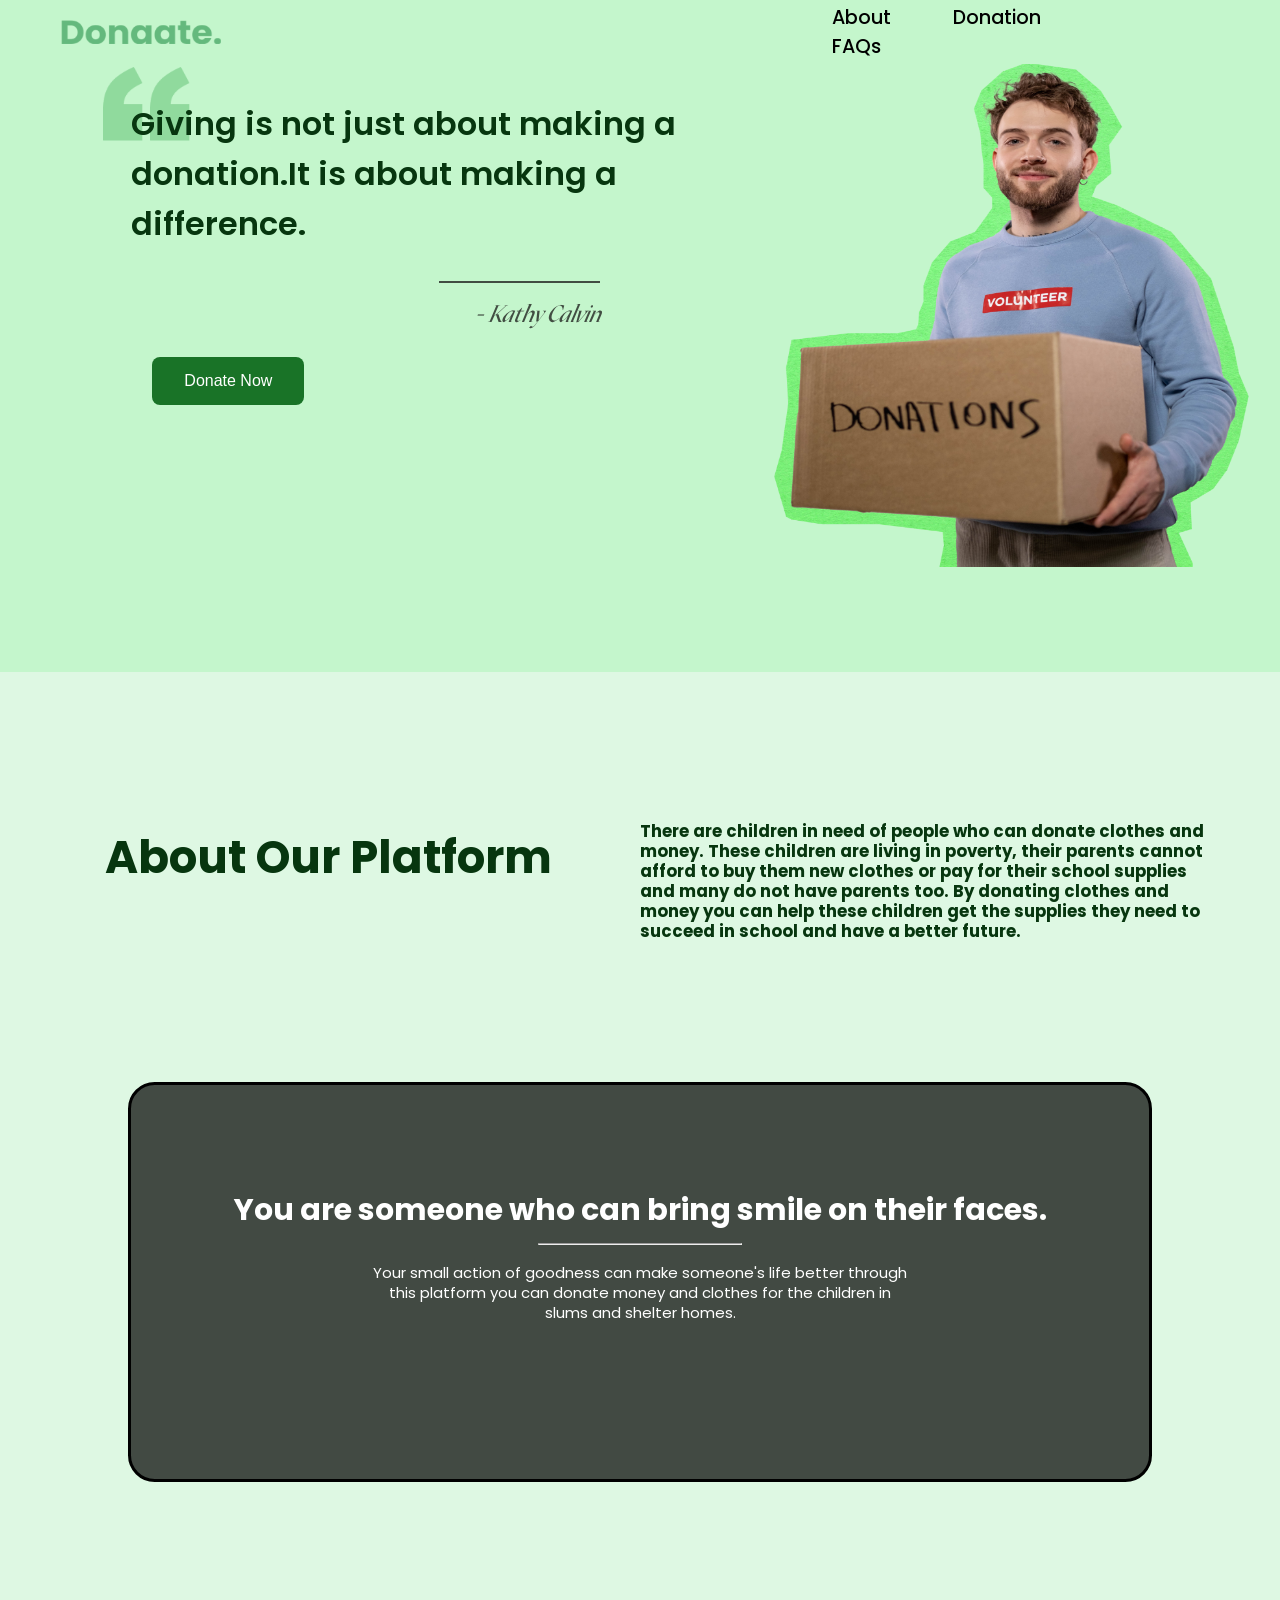
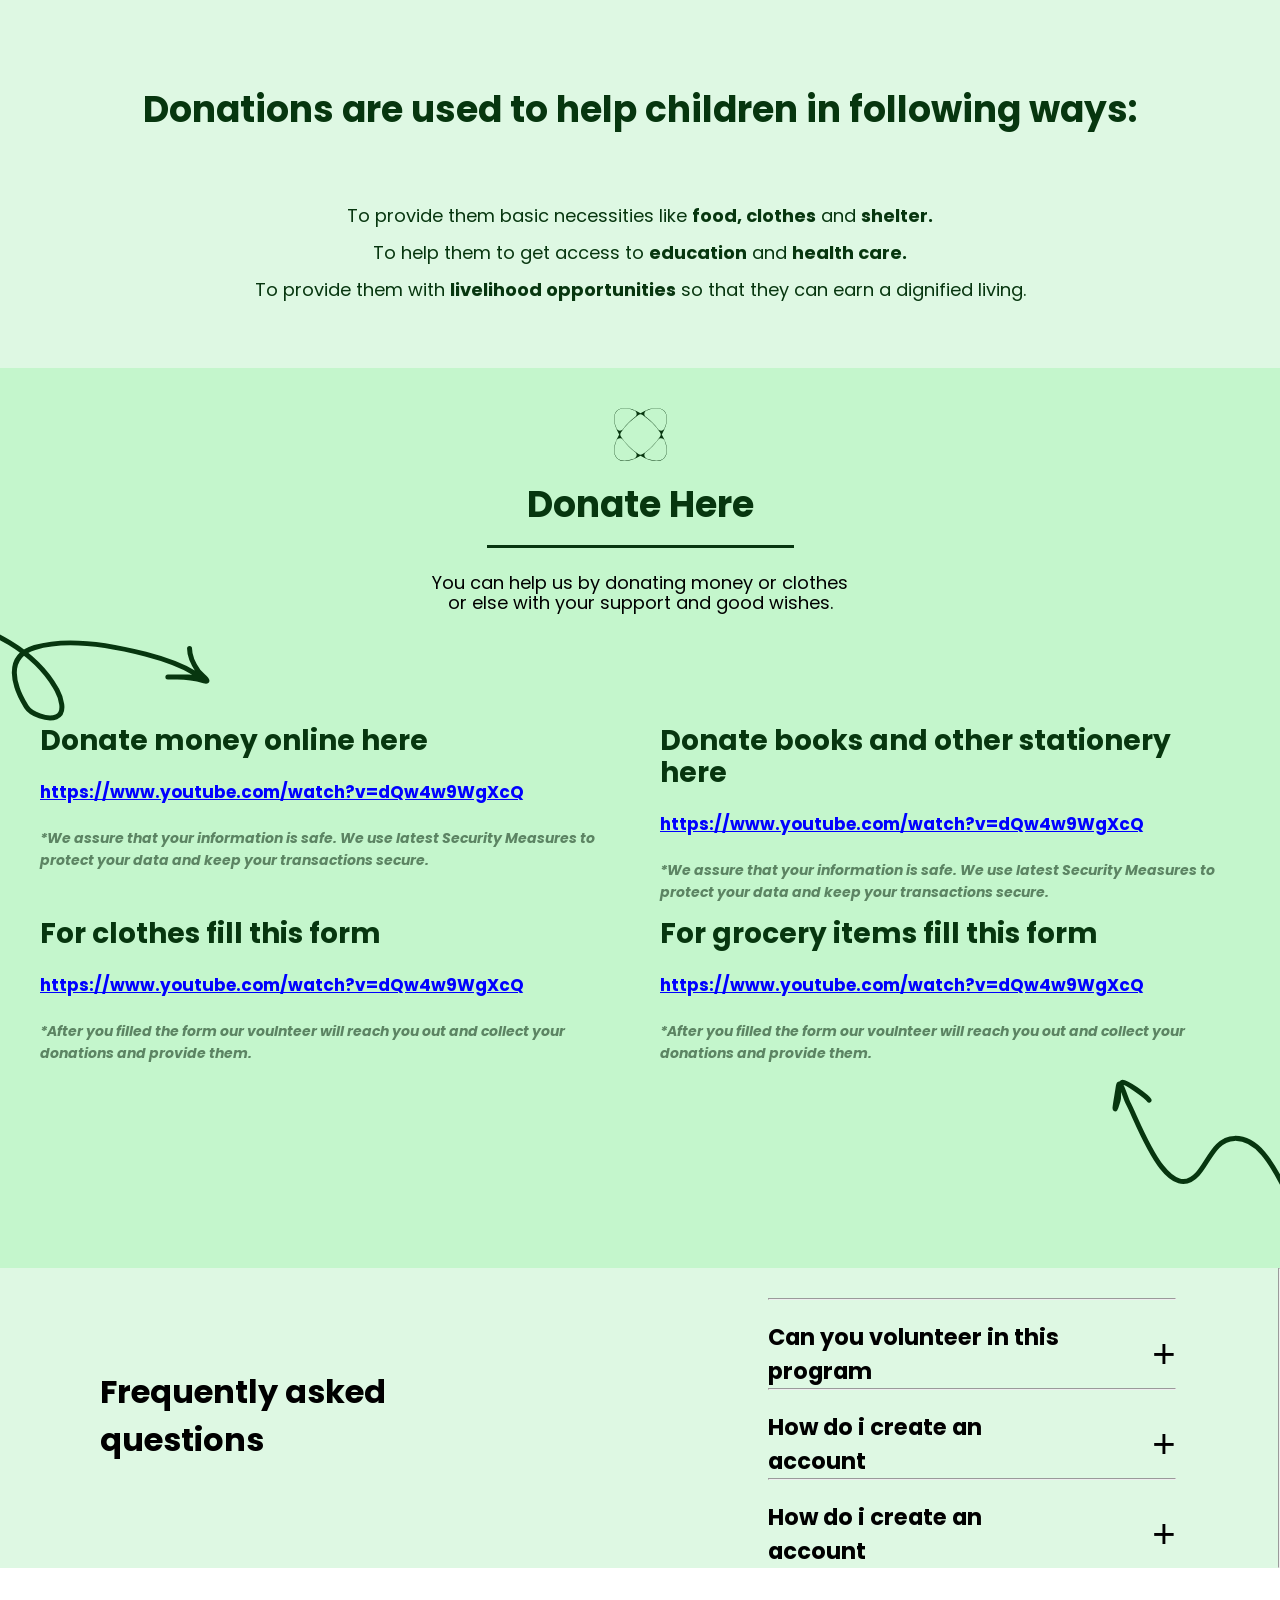
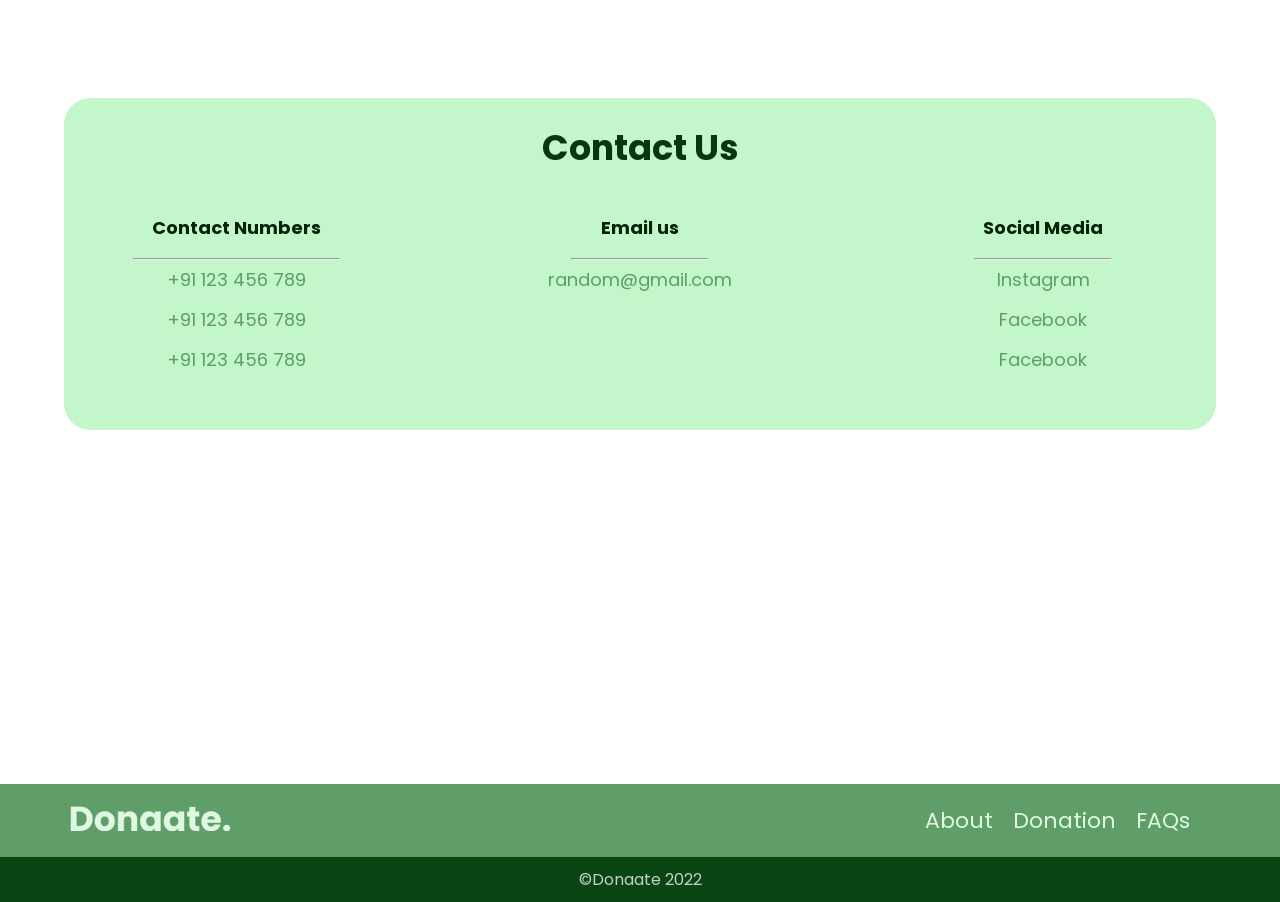
==== index.html @ 21672535 "Added new feature" ====
<!DOCTYPE html>
<html lang="en">

<head>
    <meta charset="UTF-8" />
    <meta http-equiv="X-UA-Compatible" content="IE=edge" />
    <meta name="viewport" content="width=device-width, initial-scale=1.0" />
    <title>Donaate</title>
    <link rel="preconnect" href="https://fonts.googleapis.com" />
    <link rel="preconnect" href="https://fonts.gstatic.com" crossorigin />
    <link href="https://fonts.googleapis.com/css2?family=Kaushan+Script&family=Passion+One:wght@700&family=Poppins:wght@400;600;700&display=swap" rel="stylesheet" />
    <link rel="stylesheet" href="style.css" />
</head>

<body>
    <div class="mainContainer">
        <div class="navContainer">
            <div class="logoContainer">
                <img src="Donaate-UI/Slider 3.png" class="imgStyle" />
            </div>
            <div class="menuContainer">
                <ul>
                    <li><a href="#about">About</a></li>
                    <li><a href="#donate">Donation</a></li>
                    <li><a href="#faq">FAQs</a></li>
                </ul>
            </div>
        </div>
        <div class="contentContainer">
            <div class="quoteContainer">
                <div class="tagLineContainer">
                    <h1 class="tagLineContainer--invcomma">
                        <img src="./Donaate-UI/Vector.png" />
                        <img src="./Donaate-UI/Vector.png" />
                    </h1>
                    <p class="tagLineContainer--desc">
                        Giving is not just about making a<br /> donation.It is about making a difference.
                    </p>
                </div>
                <div class="btnAndNameMain">
                    <div class="btn-container">
                        <button class="button" onclick="window.location.href = '#donate';">Donate Now</button>
                    </div>
                    <div class="poetName">
                        <p><i>- Kathy Calvin</i></p>
                    </div>
                </div>
            </div>
            <div class="pictureContainer">
                <img src="Donaate-UI/hero.png" class="pictureStyle" alt="" />
            </div>
        </div>
    </div>

    <!-- about section starts -->
    <div class="secondmaincontainer">
        <section id="about">
            <div id="about" class="fullaboutcontainer">
                <div class="aboutheadcontainer">
                    <div class="headstyle">
                        <h1>About Our Platform</h1>
                    </div>
                </div>
                <div class="aboutcontentcontainer">
                    <div class="contentstyle">
                        <h5>
                            There are children in need of people who can donate clothes and money. These children are living in poverty, their parents cannot afford to buy them new clothes or pay for their school supplies and many do not have parents too. By donating clothes and
                            money you can help these children get the supplies they need to succeed in school and have a better future.
                        </h5>
                    </div>
                </div>
            </div>

            <div class="imagecontainer">
                <div class="imagebox">
                    <div class="firstlinestyle">
                        <h1>You are someone who can bring smile on their faces.</h1>
                    </div><br>
                    <hr style="width:20%;text-align:center;margin-left:40%"><br>
                    <div class="secondlinestyle">Your small action of goodness can make someone's life better through<br> this platform you can donate money and clothes for the children in<br> slums and shelter homes.
                    </div>

                </div>

            </div>
        </section>

        <div class="aboutlastcontainer" id="donate">
            <div class="firstinnercontainer">
                <div class="innerstyle">
                    <h1>Donations are used to help children in following ways:</h1>
                </div>
            </div>
            <div class="secondinnercontainer">
                <ul class="sidestyle">
                    <li style="line-height:95%" color: #07360F>
                        To provide them basic necessities like
                        <strong>food, clothes</strong> and
                        <strong>shelter.</strong>
                    </li>

                    <li style="line-height:95%" color:#07360F>
                        To help them to get access to
                        <strong>education</strong> and
                        <strong>health care.</strong>
                    </li>

                    <li style="line-height:95%" color: #07360F>
                        To provide them with
                        <strong>livelihood opportunities</strong> so that they can earn a dignified living.
                    </li>
                </ul>
            </div>
        </div>

        <!-- about section ends here -->

        <!--  starts -->

        <div class="donate-container">
            <div class="text-container">
                <div class="img-container">
                    <img src="Donaate-UI/Elements/Star.svg">
                </div>
                <h1>Donate Here</h1>
                <div class="brief">
                    <div>You can help us by donating money or clothes</div>
                    <div>or else with your support and good wishes.</div>
                </div>
            </div>
            <img class="arrowstyle1" src="Donaate-UI/Elements/Arrow 1.svg">
            <div class="content">
                <div class="left-content">
                    <h2>Donate money online here</h2>
                    <a href="https://www.youtube.com/watch?v=dQw4w9WgXcQ">https://www.youtube.com/watch?v=dQw4w9WgXcQ</a>
                    <div>
                        <h4>
                            <i> 
                *We assure that your information is safe. We use latest Security Measures to protect your data and keep your transactions secure. 
              </i>
                        </h4>
                    </div>
                </div>
                <div class="left-content">
                    <h2>Donate books and other stationery here</h2>
                    <a href="https://www.youtube.com/watch?v=dQw4w9WgXcQ">https://www.youtube.com/watch?v=dQw4w9WgXcQ</a>
                    <div>
                        <h4>
                            <i> 
              *We assure that your information is safe. We use latest Security Measures to protect your data and keep your transactions secure. 
            </i>
                        </h4>
                    </div>
                </div>

                <div class="right-content">
                    <h2>For clothes fill this form </h2>
                    <a href="https://www.youtube.com/watch?v=dQw4w9WgXcQ">https://www.youtube.com/watch?v=dQw4w9WgXcQ</a>
                    <div>
                        <h4>
                            <i> 
                *After you filled the form our voulnteer will reach you out and collect your donations and provide them. 
              </i>
                        </h4>
                    </div>
                </div>
                <div class="right-content">
                    <h2>For grocery items fill this form</h2>
                    <a href="https://www.youtube.com/watch?v=dQw4w9WgXcQ">https://www.youtube.com/watch?v=dQw4w9WgXcQ</a>
                    <div>
                        <h4>
                            <i> 
              *After you filled the form our voulnteer will reach you out and collect your donations and provide them. 
            </i>
                        </h4>
                    </div>
                </div>
            </div>
            <img class="arrowstyle2" src="Donaate-UI/Elements/Arrow 2.svg">
        </div>
        <!-- FAQ starts here -->

        <div class="faq" id="faq">
            <div class="FAQ">
                <h1>Frequently asked questions</h1>
            </div>
            <div class="question">
                <hr>
                <div class="question-2" "=" ">
            <h2>Can you volunteer in this program</h2>
            <button id="button " class="btn-1 ">+</button>
          </div>
    
          <div id="paragraph " class="paragraph ">
            <p>
              Thankyou for your intrest in volunteering with our organisation. At this time we do not have any volunteering oppurtunities available. please check back at a later date a later date
            </p>
          </div>
          <hr>
    
          <div class="question-2 " "="">
                    <h2>How do i create an account</h2>
                    <button id="btn-2" class="btn-2">+</button>
                </div>
                <div id="paragraph-2" class="paragraph">
                    <p>
                        Lorem ipsum dolor sit amet consectetur adipisicing elit. Veniam quae recusandae quidem fugit earum eum nam ea ex natus. Quia laboriosam voluptas adipisci ducimus sapiente quos hic sunt expedita cupiditate, animi sed aliquid
                    </p>
                </div>
                <hr>
                <div class="question-2">
                    <h2>How do i create an account</h2>
                    <button id="btn-3" class="btn-2">+</button>
                </div>

                <div id="paragraph-3" class="paragraph">
                    <p>
                        Lorem ipsum dolor, sit amet consectetur adipisicing elit. Nobis facere temporibus adipisci iste deserunt ut consequatur odit impedit libero
                    </p>
                </div>
            </div>
            <hr>
        </div>
    </div>
    <!-- FAQ ends here -->
    <!-- contact starts here  -->
    <div class="contactcontainer">
        <div class="greenbox">
            <div class="container1">
                <b>Contact Us</b>
            </div>
            <div class="container2">
                <div class="subcontainer1">
                    <b>Contact Numbers</b>
                    <hr class="hrs">
                    <ul class="numberstyle">
                        <li>+91 123 456 789</li>
                        <li>+91 123 456 789</li>
                        <li>+91 123 456 789</li>
                    </ul>
                </div>
                <div class="subcontainer2">
                    <b>Email us</b>
                    <hr class="hrs2">
                    <div class="emailstyle">random@gmail.com</div>
                </div>
                <div class="subcontainer3">
                    <b>Social Media</b>
                    <hr class="hrs3">
                    <ul class="socialstyle">
                        <li>Instagram</li>
                        <li>Facebook</li>
                        <li>Facebook</li>
                    </ul>
                </div>
            </div>
        </div>
    </div>
    </div>

    <script type="text/javascript">
        document.getElementById("button").onclick = (event) => {
            let k = document.getElementById("paragraph")

            if (k.style.display === "none") {
                k.style.display = "block";
                document.getElementById("button").innerHTML = "-";
            } else {
                k.style.display = "none";
                document.getElementById("button").innerHTML = "+";
            }
        }

        document.getElementById("btn-2").onclick = (event) => {
            let k = document.getElementById("paragraph-2")

            if (k.style.display === "none") {
                k.style.display = "block";
                document.getElementById("btn-2").innerHTML = "-";
            } else {
                k.style.display = "none";
                document.getElementById("btn-2").innerHTML = "+";
            }
        }

        document.getElementById("btn-3").onclick = (event) => {
            let k = document.getElementById("paragraph-3")

            if (k.style.display === "none") {
                k.style.display = "block";
                document.getElementById("btn-3").innerHTML = "-";
            } else {
                k.style.display = "none";
                document.getElementById("btn-3").innerHTML = "+";
            }
        }
    </script>

    <footer>
        <div class="container-fluid1">
            <div class="logocontainer">
                <img src="Donaate-UI\Logo.png" class="imgStyle">
            </div>

            <div class="footer-buttons">
                <a href="#about" class="about">About</a>
                <a href="#donate">Donation</a>
                <a href="#faq">FAQs</a>
            </div>
        </div>
        <div class="container-fluid2">
            <p>&copy;Donaate 2022</p>
        </div>
    </footer>

</body>

</html>
---- style.css ----
@import url('https://fonts.googleapis.com/css2?family=Noto+Serif+Display:ital,wght@1,700&family=Poppins:wght@300;400;500;600&display=swap');
@font-face {
    font-family: Mazius;
    src: url(./Donaate-UI/MAZIUSREVIEW20.09-Italic.otf);
}

* {
    padding: 0;
    margin: 0;
    /* text-decoration: none; */
    list-style: none;
    box-sizing: border-box;
}

body {
    overflow-y: scroll;
    overflow-x: hidden;
}

.mainContainer {
    width: 100%;
    height: 42rem;
    background-color: #C4F6CC;
}

.navContainer {
    display: flex;
    align-items: center;
    justify-content: center;
    width: 100%;
    height: 1px;
    justify-content: space-between;
    padding: 2rem 1rem;
    position: fixed;
    top: 0;
    background: #C4F6CC;
    opacity: 5;
    z-index: 2;
}

.logoContainer {
    display: flex;
    align-items: center;
    justify-content: center;
    width: 20%;
    height: auto;
    padding: 10px;
}

.logoContainer img {
    opacity: 0.6;
    filter: invert(15%);
}

.imgStyle {
    width: 10rem;
    height: auto;
    filter: drop-shadow(0 0 0 #5F9E69);
}

.menuContainer {
    margin-right: 9%;
    display: flex;
    align-items: center;
    justify-content: flex-end;
    width: 30%;
    height: 'auto';
    /* background-color: #e0f6c4; */
}

.menuContainer ul li {
    float: left;
    margin-left: 3rem;
    list-style: none;
    color: black;
    font-size: 1rem;
    font-weight: 500;
}

.menuContainer a {
    font-family: 'Poppins', sans-serif;
    font-weight: 500;
    text-decoration: none;
    color: black;
    font-size: 1.2rem;
    padding: 7px;
}

.menuContainer li a:hover {
    color: #5F9E69;
}


/* second main div */

.contentContainer {
    display: flex;
    align-items: center;
    justify-content: center;
    width: 100%;
    height: 85%;
    /* background-color: #87e111; */
    /* margin-bottom: 100px; */
}

.quoteContainer {
    width: 77%;
    height: 80%;
    display: flex;
    flex-direction: column;
    align-items: flex-end;
    padding: 10px;
}

.tagLineContainer {
    font-family: 'Poppins', sans-serif;
    width: 85%;
    z-index: 1;
}

.tagLineContainer--invcomma {
    position: absolute;
    z-index: -1;
    display: block;
    margin-left: -12px;
}

.tagLineContainer--invcomma img {
    width: 2.5rem;
}

.tagLineContainer--desc {
    font-size: 2rem;
    color: #07360F;
    font-weight: 600;
    margin: 2rem 1rem 2rem;
    line-height: 50px;
}

.btnAndNameMain {
    display: flex;
    width: 82%;
    align-items: center;
    justify-content: flex-start;
}

.btn-container {
    width: 42%;
}

.button {
    background-color: #197327;
    border: none;
    color: white;
    padding: 15px 32px;
    border-radius: 8px;
    text-align: center;
    text-decoration: none;
    display: inline-block;
    font-size: 16px;
    margin-left: 16px;
    cursor: pointer;
}

.button:hover {
    background-color: #5F9E69;
    font-weight: bold;
}

.poetName {
    font-style: italic;
    color: #414D42;
    display: flex;
    width: 28%;
    height: 200px;
    margin-left: 61px;
    align-items: top;
    justify-content: right;
    border-top: 5px;
    border-style: solid;
    border-width: 2px 0px 0px 0px;
}

.poetName>p {
    padding-top: 1rem;
    font-size: 1.5rem;
    font-family: Mazius;
}

.pictureContainer {
    display: flex;
    width: 60%;
    height: 120%;
    justify-content: left;
}

.pictureStyle {
    width: 80%;
    height: 91%;
    /* margin-left: 200px; */
}

.secondmaincontainer {
    width: 100%;
    height: 100%;
    background-color: #def8e3;
}

.fullaboutcontainer {
    display: flex;
    align-items: center;
    justify-content: center;
    width: 100%;
    height: 100%;
    /* background-color: #f4bf11;   */
}

.aboutheadcontainer {
    /* display: flex; 
    align-items: center;
    justify-content: center; */
    width: 100vw;
    height: 100%;
    /* background-color: #87e111;  */
    margin-bottom: 40px;
}

.aboutcontentcontainer {
    /* display: flex; */
    width: 100vw;
    height: 100%;
    /* background-color: #1d9e9c;  */
    /* margin-left: 100px;  */
    margin-bottom: 40px;
}

.headstyle {
    margin-top: 100px;
    margin-left: 3.5em;
    /* justify-content: center; */
    color: #07360F;
    /* text-shadow: 1px 0px #07360F; */
    font-family: 'Noto Serif Display', serif;
    font-family: 'Poppins', sans-serif;
    font-size: 30px;
    line-height: 69px;
    font-weight: 600px;
}

.contentstyle {
    margin-top: 150px;
    margin-right: 3.5em;
    /* justify-content: center;
    display: flex; */
    color: #07360F;
    font-family: 'Noto Serif Display', serif;
    font-family: 'Poppins', sans-serif;
    font-size: 20px;
    line-height: 20px;
}

.imagecontainer {
    display: flex;
    justify-content: center;
    /* background-color: blueviolet; */
    width: 100%;
    height: 100%;
}

.imagebox {
    background: rgba(0, 0, 0, 0.7) url(/Donaate-UI/Images/Childrens.png);
    background-blend-mode: darken;
    border-radius: 20pt;
    margin: 100px;
    border-style: solid;
    BACKGROUND-POSITION: center;
    BACKGROUND-SIZE: cover;
    width: 80%;
    height: 400px;
}

.firstlinestyle {
    color: white;
    text-align: center;
    margin-top: 110px;
    font-family: 'Noto Serif Display', serif;
    font-family: 'Poppins', sans-serif;
    font-size: 20px;
    line-height: 30px;
    font-weight: 600px;
}

.secondlinestyle {
    color: white;
    text-align: center;
    font-family: 'Noto Serif Display', serif;
    font-family: 'Poppins', sans-serif;
    font-size: 15px;
    line-height: 20px;
    font-weight: 400px;
}

.aboutlastcontainer {
    display: flex;
    align-items: center;
    justify-content: center;
    flex-wrap: wrap;
    width: 100%;
    margin-top: 40px;
    padding: 30px;
}

.firstinnercontainer,
.secondinnercontainer {
    width: 50%;
    padding: 30px;
}

.innerstyle {
    margin: 30px;
    color: #07360F;
    font-family: 'Poppins', sans-serif;
    font-size: 18px;
    font-weight: 600px;
}

.sidestyle {
    color: #07360F;
    font-family: 'Poppins', sans-serif;
    font-size: 18px;
    font-weight: 400px;
}

.sidestyle li {
    list-style-type: none;
    margin: 20px auto;
}

@media (max-width: 500px) {
    .button {
        display: flex;
        justify-content: center;
        margin-top: 5rem;
        margin-left: 2.5rem;
    }
    .pictureContainer>img {
        background-repeat: no-repeat;
        background-size: 100% 100%;
    }
}

@media (max-width:450px) {
    .pictureContainer>img {
        height: 32rem;
        left: -2rem;
        object-fit: cover;
    }
}

.poetName>p {
    display: flex;
    justify-content: center;
}

.tagLineContainer--desc {
    width: 100%;
}

.pictureContainer>img {
    width: 100%;
    display: flex;
    background-image: url("./Donaate-UI/hero.png");
    justify-content: center;
}

.aboutlastcontainer {
    width: 100%;
    display: block;
    text-align: center;
}

.firstinnercontainer,
.secondinnercontainer {
    width: 100%;
    padding: 20px;
}

.innerstyle {
    margin: 10px;
    margin-right: 10px;
}

.secondinnercontainer .sidestyle {
    padding: 0;
    margin: 0;
}

.donate-container {
    background: #c4f6cc;
    padding: 40px 20px 0 20px;
    height: 100vh;
}

.arrowstyle1 {
    position: relative;
    left: -20px;
}

.arrowstyle2 {
    position: absolute;
    right: 0;
}

.text-container {
    display: flex;
    flex-direction: column;
    justify-content: center;
    align-items: center;
    flex-wrap: wrap;
}

.text-container h1 {
    color: #07360F;
    font-size: 36px;
    font-family: 'Poppins', sans-serif;
    line-height: 60px;
    padding: 10px 40px;
    border-bottom: 3px solid #07360F;
}

.text-container .brief {
    text-align: center;
    margin-top: 25px;
    font-family: 'Poppins', sans-serif;
    font-size: 18px;
    line-height: 20px;
}

.content {
    box-sizing: border-box;
    display: grid;
    grid-template-columns: auto auto;
    justify-content: space-evenly;
}

.left-content,
.right-content {
    padding: 0 20px;
    margin-bottom: 15px;
}

@media (max-width: 992px) {
    .donate-container {
        height: 100%;
    }
    .donate-container h1 {
        text-align: center;
        font-size: 2rem;
    }
    .left-content,
    .right-content {
        text-align: center;
        width: 100%;
        padding: 0;
        margin: 0;
        margin-top: 15px;
    }
}

.left-content h2,
.right-content h2 {
    color: #07360F;
    font-family: 'Poppins', sans-serif;
    font-size: 28px;
    line-height: 32px;
    margin-bottom: 25px;
}

.left-content a,
.right-content a {
    color: #0000ff;
    font-size: 17px;
    font-weight: 700;
    font-family: 'Poppins', sans-serif;
    line-height: 20px;
}

.left-content div,
.right-content div {
    color: #0423098A;
    font-family: 'Poppins', sans-serif;
    font-size: 14px;
    line-height: 22px;
    margin-top: 25px;
}

.contactcontainer {
    display: flex;
    justify-content: center;
    align-items: center;
    background-color: white;
    width: 100%;
    padding: '20px';
    height: 400px;
    margin-top: 6rem;
    margin-bottom: 20rem;
}

.container-fluid1 {
    display: flex;
    justify-content: space-between;
    align-items: center;
    padding: 20px 70px;
    /* position: absolute; */
    width: 100%;
    left: 0px;
    /* top: 3500px; */
    background: #5F9E69;
}

.footer-buttons {
    display: flex;
    flex-direction: row;
    justify-content: center;
    align-items: center;
}

.footer-buttons a {
    font-family: 'Poppins';
    font-size: 22px;
    color: #DEF8E2;
    text-decoration: none;
    margin-right: 20px;
}

.container-fluid2 {
    /* position: absolute; */
    width: 100%;
    left: 0px;
    /* top: 3570px; */
    text-align: center;
    background: #094513;
}

.container-fluid2 p {
    font-family: 'Poppins', sans-serif;
    color: #C5CFC7;
    padding: 10px;
}

.contactmaincontainer {
    background-color: darkmagenta;
}

.greenbox {
    width: 90%;
    height: auto;
    background-color: #C4F6CC;
    border-radius: 20pt;
}

.container1 {
    width: 100%;
    height: 100px;
    /* background-color: hotpink; */
    text-align: center;
    font-family: 'Noto Serif Display', serif;
    font-family: 'Poppins', sans-serif;
    font-size: 35px;
    font-weight: 600px;
    line-height: 100px;
    color: #07360F;
    justify-content: center;
    align-items: top;
    display: flex;
    ;
}

.container2 {
    display: flex;
    padding-bottom: 50px;
    width: 100%;
    height: auto;
    justify-content: space-between;
    /* background-color: black; */
}

.numberstyle {
    line-height: 40px;
    font-family: 'Noto Serif Display', serif;
    font-family: 'Poppins', sans-serif;
    font-size: 18px;
    font-weight: 600px;
    color: #5F9E69;
    ;
}

.subcontainer1 {
    width: 30%;
    height: auto;
    /* background-color: olivedrab; */
    font-family: 'Noto Serif Display', serif;
    font-family: 'Poppins', sans-serif;
    font-size: 18px;
    font-weight: 500px;
    color: #042309;
    text-align: center;
    line-height: 60px;
}

.hrs {
    width: 60%;
    text-align: center;
    margin-left: 20%;
    margin-right: 20%;
}

.emailstyle {
    line-height: 40px;
    font-family: 'Noto Serif Display', serif;
    font-family: 'Poppins', sans-serif;
    font-size: 18px;
    font-weight: 600px;
    color: #5F9E69;
}

.subcontainer2 {
    width: 30%;
    height: auto;
    /* background-color: darkcyan; */
    font-family: 'Noto Serif Display', serif;
    font-family: 'Poppins', sans-serif;
    font-size: 18px;
    font-weight: 600px;
    color: #042309;
    text-align: center;
    line-height: 60px;
}

.hrs2 {
    width: 40%;
    text-align: center;
    margin-left: 30%;
    margin-right: 30%;
}

.subcontainer3 {
    width: 30%;
    height: auto;
    /* background-color: red; */
    font-family: 'Noto Serif Display', serif;
    font-family: 'Poppins', sans-serif;
    font-size: 18px;
    font-weight: 600px;
    color: #042309;
    text-align: center;
    line-height: 60px;
}

.hrs3 {
    width: 40%;
    text-align: center;
    margin-left: 30%;
    margin-right: 30%;
}

.socialstyle {
    line-height: 40px;
    font-family: 'Noto Serif Display', serif;
    font-family: 'Poppins', sans-serif;
    font-size: 18px;
    font-weight: 600px;
    color: #5F9E69;
}

.faq {
    display: flex;
}

.FAQ {
    position: absolute;
    width: 30%;
    font-size: 100%;
    margin-top: 100px;
    margin-left: 100px;
    font-family: 'Poppins';
}

.question {
    margin-left: 60%;
    margin-top: 30px;
    font-family: 'poppins', sans-serif;
    margin-right: 8%;
    width: 70%;
}

.paragraph {
    margin-bottom: 20px;
    width: 95%;
    font-size: 15px;
    margin-left: 40px;
    display: none;
    margin-right: 10px;
}

.question-1 {
    display: flex;
    font-size: 15px;
    margin-bottom: 20px;
    margin-top: 20px;
    margin-left: 40px;
    margin-right: 10px;
}

.question hr {
    width: 100%;
}

.question-2 {
    font-size: 15px;
    display: flex;
    margin-top: 20px;
    justify-content: space-between;
}

.btn-1 {
    background-color: transparent;
    border: none;
    cursor: pointer;
    font-size: 40PX;
}

.btn-2 {
    margin-left: 85px;
    background-color: transparent;
    border: none;
    cursor: pointer;
    font-size: 40px;
}

@media (max-width: 992px) {
    .mainContainer {
        display: flex;
        height: fit-content;
        flex-wrap: wrap;
    }
    .tagLineContainer--desc {
        margin-top: 5rem;
        width: 100%;
    }
    .tagLineContainer--invcomma {
        position: absolute;
        z-index: -1;
        display: block;
        margin: 2em;
        margin-left: -12px;
    }
    .content {
        display: flex;
        flex-wrap: wrap;
    }
    .faq {
        background-color: white;
        display: flex;
        flex-wrap: nowrap;
        flex-direction: column;
        justify-content: center;
    }
    .FAQ {
        text-align: center;
        width: 100%;
        margin: -16rem 0 0 0.5em;
    }
    .question {
        text-align: center;
        margin: 10rem 0 0 8em;
    }
    .question-2 {
        display: flex;
        flex-wrap: wrap;
        width: 100%;
        margin-left: -2rem;
    }
    h2 {
        font-size: 1em;
    }
    .fullaboutcontainer {
        display: flex;
        flex-direction: column;
        justify-content: center;
        flex-wrap: nowrap;
    }
    .aboutheadcontainer {
        text-align: center;
        width: 100%;
        margin: 0 0 0 -5em;
    }
    .aboutcontentcontainer {
        text-align: center;
        margin-top: -5em;
        width: 100%;
        margin-left: 5em;
    }
    .imagebox {
        margin: 0;
        height: fit-content;
    }
    .contactcontainer {
        display: flex;
        flex-direction: column;
        flex-wrap: wrap;
        width: 100%;
        justify-content: flex-start;
    }
    .subcontainer1,
    .subcontainer2,
    .subcontainer3 {
        max-width: 100%;
    }
    .numberstyle,
    .emailstyle,
    .socialstyle {
        flex-wrap: wrap;
        font-size: 0.8em;
    }
}

@media (max-width:450px) {
    .mainContainer {
        width: 100%;
    }
    .secondmaincontainer {
        width: 100%;
    }
    .container-fluid1 {
        display: flex;
        align-items: center;
        flex-direction: column;
        flex-wrap: wrap;
        width: 100%;
    }
    .container-fluid2 {
        width: 100%;
    }
    .imagecontainer {
        margin-left: 0.5rem;
    }
}
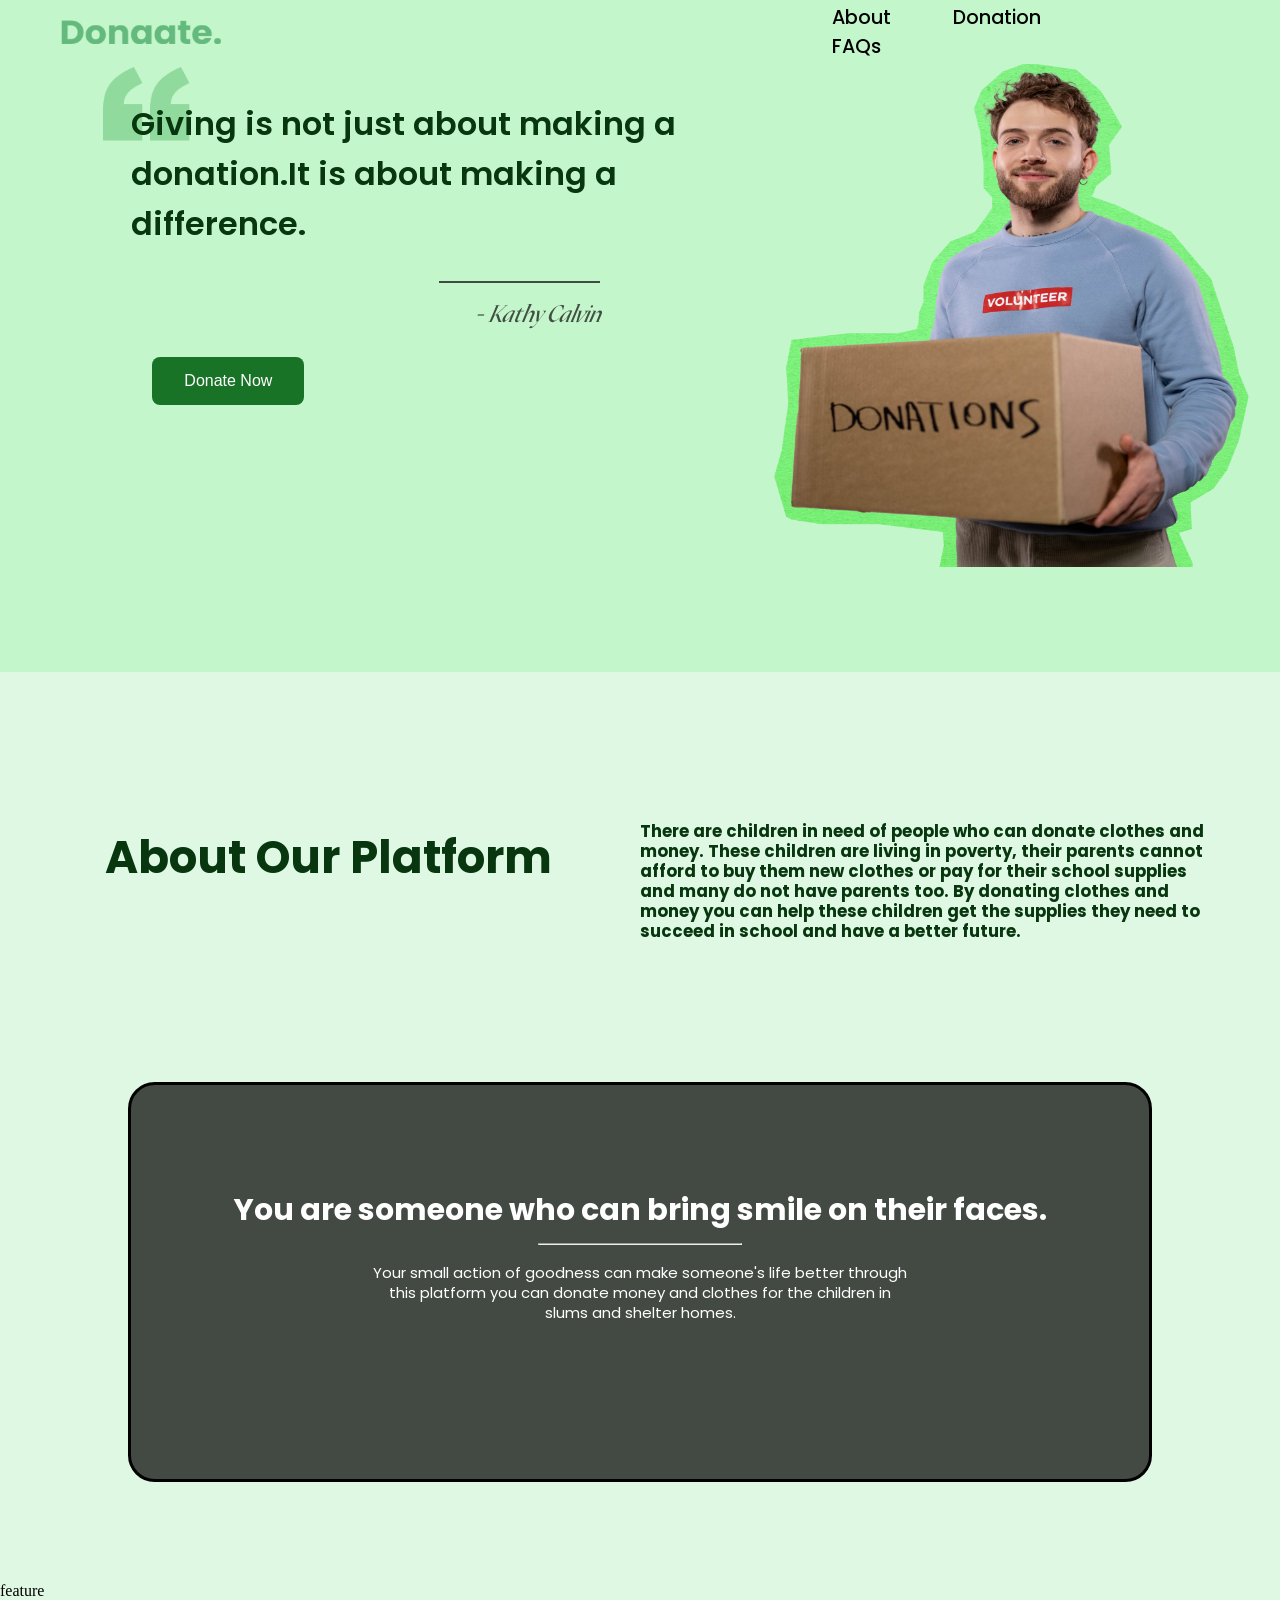
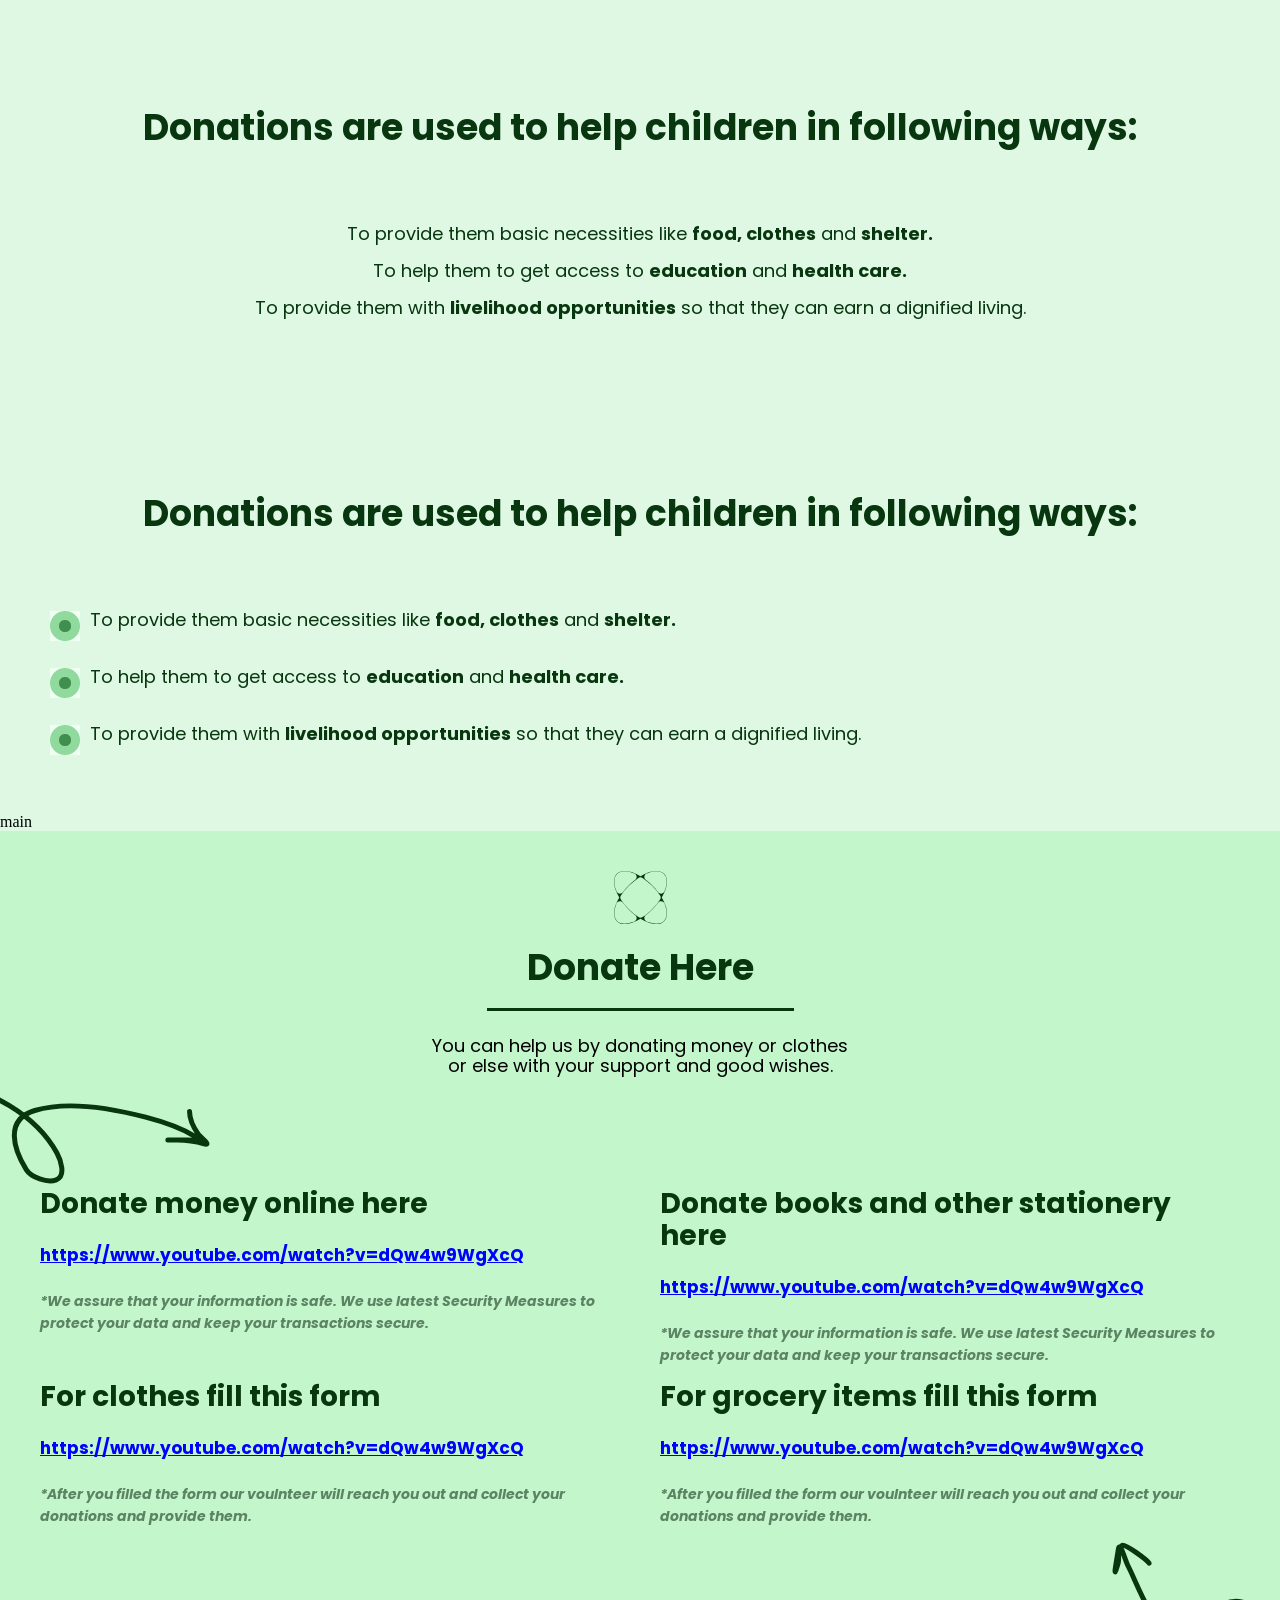
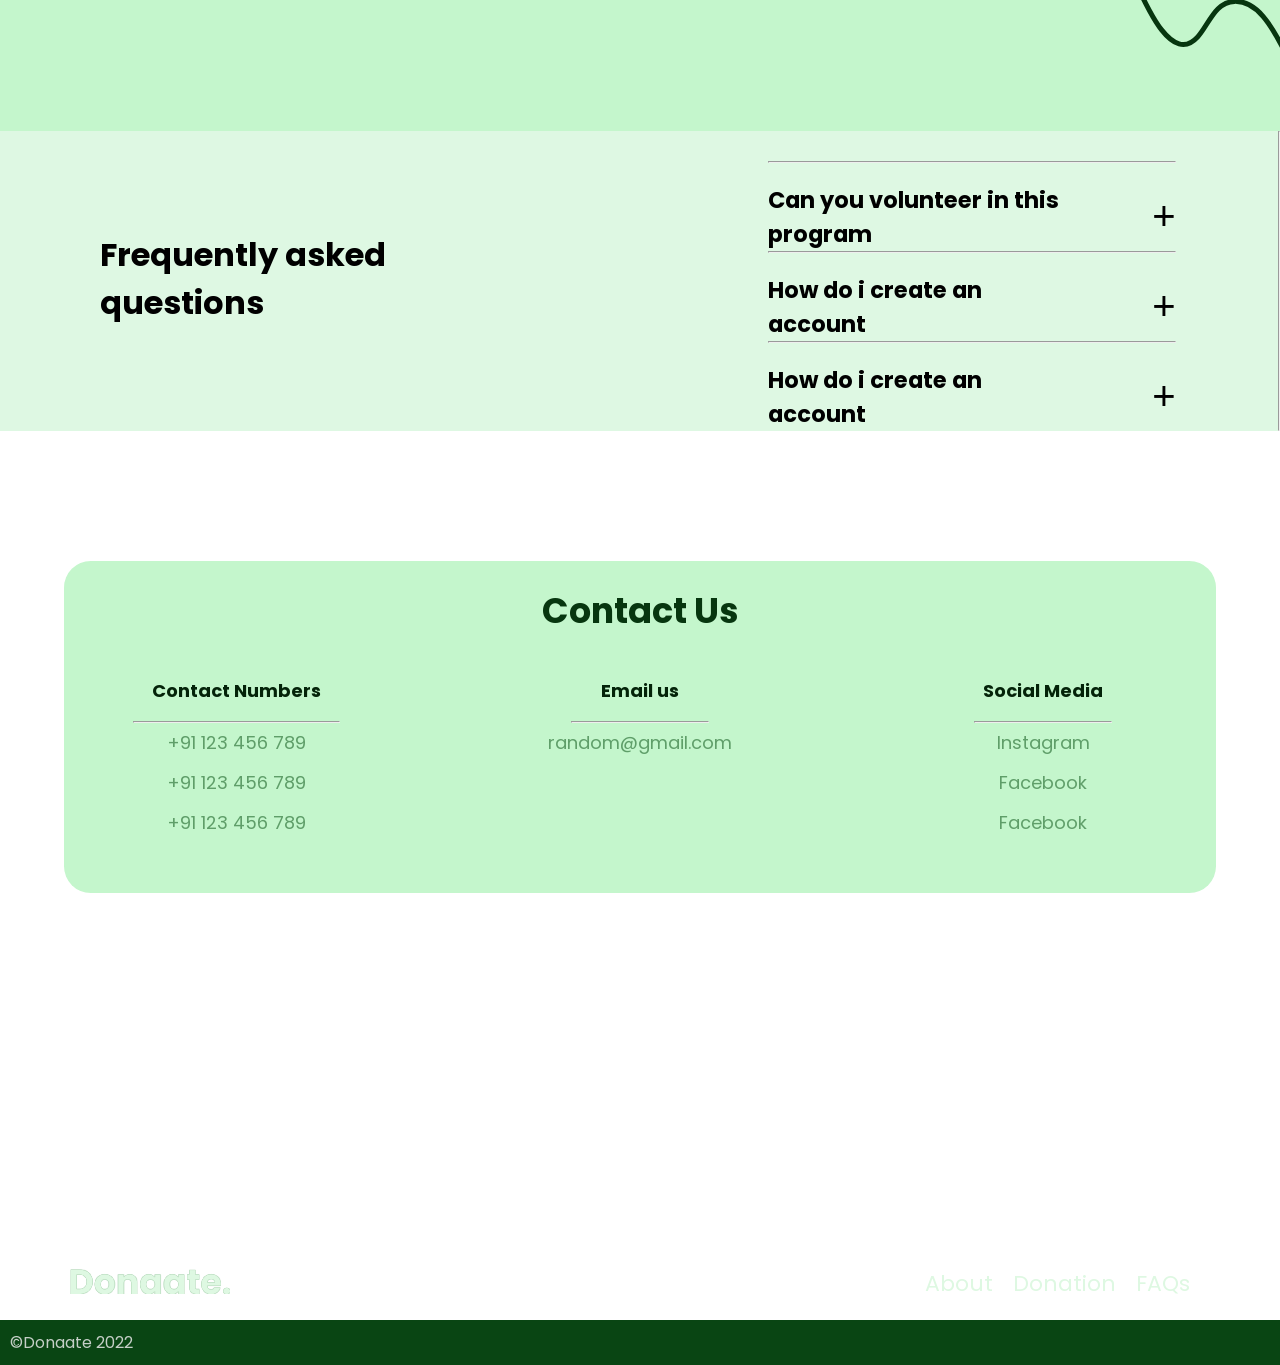
==== commit 1cf22168: "Merge branch 'main' into feature" ====
--- a/index.html
+++ b/index.html
@@ -6,6 +6,7 @@
     <meta http-equiv="X-UA-Compatible" content="IE=edge" />
     <meta name="viewport" content="width=device-width, initial-scale=1.0" />
     <title>Donaate</title>
+    <link rel="icon" type="image/x-icon" href="/Donaate-UI/Favicon.png">
     <link rel="preconnect" href="https://fonts.googleapis.com" />
     <link rel="preconnect" href="https://fonts.gstatic.com" crossorigin />
     <link href="https://fonts.googleapis.com/css2?family=Kaushan+Script&family=Passion+One:wght@700&family=Poppins:wght@400;600;700&display=swap" rel="stylesheet" />
@@ -85,6 +86,7 @@
             </div>
         </section>
 
+feature
         <div class="aboutlastcontainer" id="donate">
             <div class="firstinnercontainer">
                 <div class="innerstyle">
@@ -112,6 +114,46 @@
                 </ul>
             </div>
         </div>
+
+    <div class="aboutlastcontainer" id="donate">
+      <div class="firstinnercontainer">
+        <div class="innerstyle">
+          <h1>Donations are used to help children in following ways:</h1>
+        </div>
+      </div>
+      <div class="secondinnercontainer">
+        <ul class="sidestyle">
+          <div class="circle">
+            <img class="ellipse" src="Donaate-UI/Ellipse 1.png" alt="">
+            <li  style="line-height:95%" color: #07360F>
+            To provide them basic necessities like 
+            <strong>food, clothes</strong> 
+            and 
+            <strong>shelter.</strong> 
+          </li>
+          </div>
+
+          <div class="circle"> 
+            <img class="ellipse" src="Donaate-UI/Ellipse 1.png" alt="">
+            <li  style="line-height:95%" color:#07360F>
+            To help them to get access to 
+            <strong>education</strong> 
+            and 
+            <strong>health care.</strong> 
+          </li>
+          </div>
+
+          <div class="circle">
+          <img class="ellipse" src="Donaate-UI/Ellipse 1.png" alt="">
+          <li  style="line-height:95%" color: #07360F>
+            To provide them with 
+            <strong>livelihood opportunities</strong> 
+            so that they can earn a dignified living.
+          </li>
+        </ul>
+      </div>
+    </div>
+ main
 
         <!-- about section ends here -->
 
@@ -259,6 +301,7 @@
     </div>
 
     <script type="text/javascript">
+ feature
         document.getElementById("button").onclick = (event) => {
             let k = document.getElementById("paragraph")
 
@@ -269,11 +312,22 @@
                 k.style.display = "none";
                 document.getElementById("button").innerHTML = "+";
             }
+
+      document.getElementById("button").onclick=(event)=>{
+        let k = document.getElementById("paragraph");
+        if (window.getComputedStyle(k).display === "none"){
+          k.style.display="block";
+          document.getElementById("button").innerHTML="-";
+        } else{
+          k.style.display="none";
+          document.getElementById("button").innerHTML="+";  
+ main
         }
 
         document.getElementById("btn-2").onclick = (event) => {
             let k = document.getElementById("paragraph-2")
 
+ feature
             if (k.style.display === "none") {
                 k.style.display = "block";
                 document.getElementById("btn-2").innerHTML = "-";
@@ -281,11 +335,20 @@
                 k.style.display = "none";
                 document.getElementById("btn-2").innerHTML = "+";
             }
+
+        if (window.getComputedStyle(k).display === "none"){
+          k.style.display="block";
+          document.getElementById("btn-2").innerHTML="-";
+        } else{
+          k.style.display="none";
+          document.getElementById("btn-2").innerHTML="+";
+ main
         }
 
         document.getElementById("btn-3").onclick = (event) => {
             let k = document.getElementById("paragraph-3")
 
+ feature
             if (k.style.display === "none") {
                 k.style.display = "block";
                 document.getElementById("btn-3").innerHTML = "-";
@@ -293,6 +356,14 @@
                 k.style.display = "none";
                 document.getElementById("btn-3").innerHTML = "+";
             }
+
+        if (window.getComputedStyle(k).display === "none"){
+          k.style.display="block";
+          document.getElementById("btn-3").innerHTML="-";
+        } else{
+          k.style.display="none";
+          document.getElementById("btn-3").innerHTML="+";
+ main
         }
     </script>
 
--- a/style.css
+++ b/style.css
@@ -333,7 +333,7 @@
 
 .sidestyle li {
     list-style-type: none;
-    margin: 20px auto;
+    margin: 20px 10px;
 }
 
 @media (max-width: 500px) {
@@ -356,6 +356,17 @@
         object-fit: cover;
     }
 }
+.circle{
+    display: flex;
+}
+.ellipse{
+  position: relative;
+  width: 30px;
+  height: 30px;
+  top: 20px;
+
+}
+
 
 .poetName>p {
     display: flex;
@@ -514,7 +525,11 @@
     /* position: absolute; */
     width: 100%;
     left: 0px;
+ feature
     /* top: 3500px; */
+
+    top: 3300px;
+ main
     background: #5F9E69;
 }
 
@@ -537,7 +552,11 @@
     /* position: absolute; */
     width: 100%;
     left: 0px;
+ feature
     /* top: 3570px; */
+
+    top: 3370px;
+ main
     text-align: center;
     background: #094513;
 }
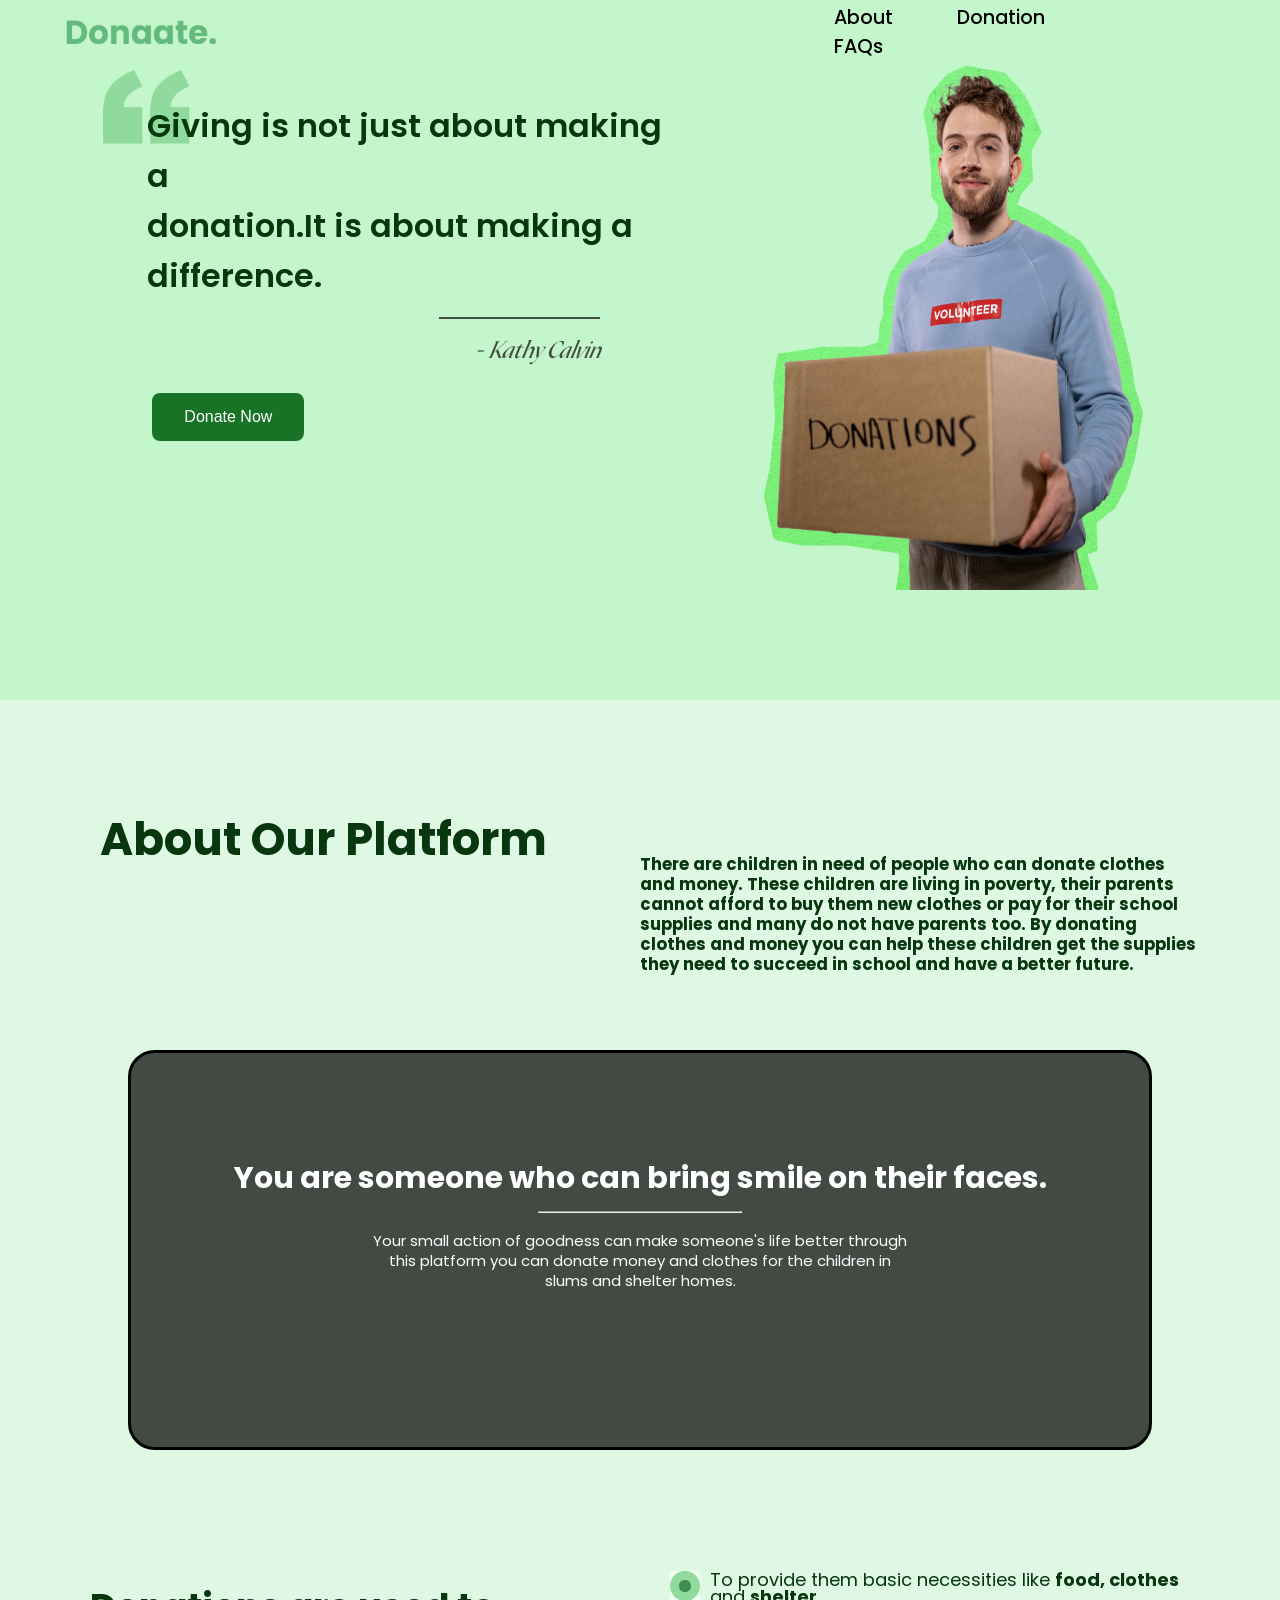
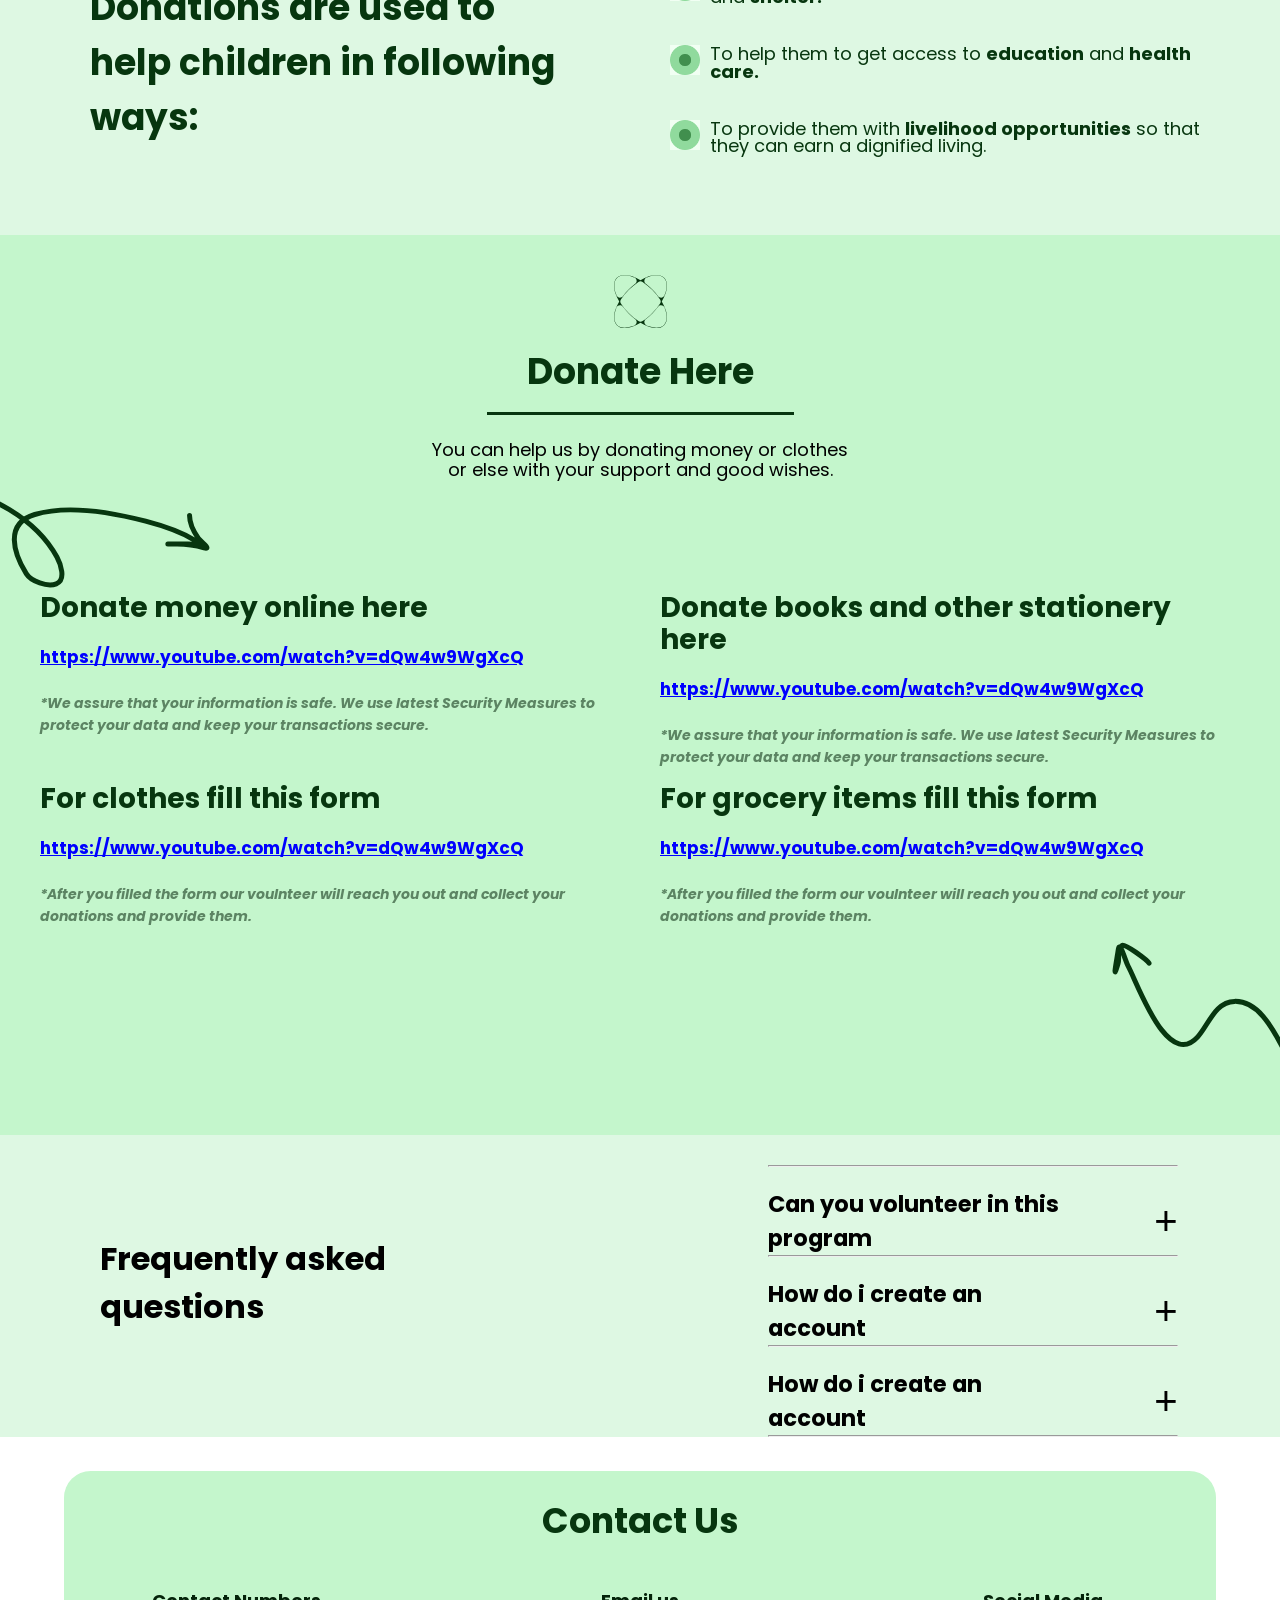
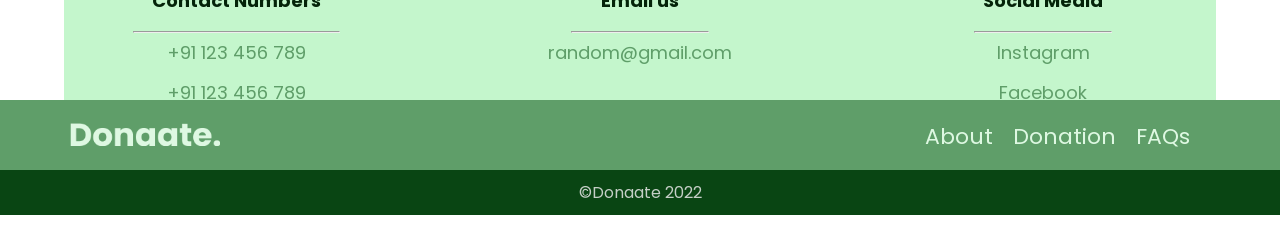
==== commit b3fb6ba2: "changes made" ====
--- a/index.html
+++ b/index.html
@@ -86,7 +86,6 @@
             </div>
         </section>
 
-feature
         <div class="aboutlastcontainer" id="donate">
             <div class="firstinnercontainer">
                 <div class="innerstyle">
@@ -95,140 +94,107 @@
             </div>
             <div class="secondinnercontainer">
                 <ul class="sidestyle">
-                    <li style="line-height:95%" color: #07360F>
-                        To provide them basic necessities like
-                        <strong>food, clothes</strong> and
-                        <strong>shelter.</strong>
-                    </li>
-
-                    <li style="line-height:95%" color:#07360F>
-                        To help them to get access to
-                        <strong>education</strong> and
-                        <strong>health care.</strong>
-                    </li>
-
-                    <li style="line-height:95%" color: #07360F>
-                        To provide them with
-                        <strong>livelihood opportunities</strong> so that they can earn a dignified living.
-                    </li>
+                    <div class="circle">
+                        <img class="ellipse" src="Donaate-UI/Ellipse 1.png" alt="">
+                        <li style="line-height:95%" color: #07360F>
+                            To provide them basic necessities like
+                            <strong>food, clothes</strong> and
+                            <strong>shelter.</strong>
+                        </li>
+                    </div>
+
+                    <div class="circle">
+                        <img class="ellipse" src="Donaate-UI/Ellipse 1.png" alt="">
+                        <li style="line-height:95%" color:#07360F>
+                            To help them to get access to
+                            <strong>education</strong> and
+                            <strong>health care.</strong>
+                        </li>
+                    </div>
+
+                    <div class="circle">
+                        <img class="ellipse" src="Donaate-UI/Ellipse 1.png" alt="">
+                        <li style="line-height:95%" color: #07360F>
+                            To provide them with
+                            <strong>livelihood opportunities</strong> so that they can earn a dignified living.
+                        </li>
                 </ul>
-            </div>
-        </div>
-
-    <div class="aboutlastcontainer" id="donate">
-      <div class="firstinnercontainer">
-        <div class="innerstyle">
-          <h1>Donations are used to help children in following ways:</h1>
-        </div>
-      </div>
-      <div class="secondinnercontainer">
-        <ul class="sidestyle">
-          <div class="circle">
-            <img class="ellipse" src="Donaate-UI/Ellipse 1.png" alt="">
-            <li  style="line-height:95%" color: #07360F>
-            To provide them basic necessities like 
-            <strong>food, clothes</strong> 
-            and 
-            <strong>shelter.</strong> 
-          </li>
-          </div>
-
-          <div class="circle"> 
-            <img class="ellipse" src="Donaate-UI/Ellipse 1.png" alt="">
-            <li  style="line-height:95%" color:#07360F>
-            To help them to get access to 
-            <strong>education</strong> 
-            and 
-            <strong>health care.</strong> 
-          </li>
-          </div>
-
-          <div class="circle">
-          <img class="ellipse" src="Donaate-UI/Ellipse 1.png" alt="">
-          <li  style="line-height:95%" color: #07360F>
-            To provide them with 
-            <strong>livelihood opportunities</strong> 
-            so that they can earn a dignified living.
-          </li>
-        </ul>
-      </div>
-    </div>
- main
-
-        <!-- about section ends here -->
-
-        <!--  starts -->
-
-        <div class="donate-container">
-            <div class="text-container">
-                <div class="img-container">
-                    <img src="Donaate-UI/Elements/Star.svg">
-                </div>
-                <h1>Donate Here</h1>
-                <div class="brief">
-                    <div>You can help us by donating money or clothes</div>
-                    <div>or else with your support and good wishes.</div>
-                </div>
-            </div>
-            <img class="arrowstyle1" src="Donaate-UI/Elements/Arrow 1.svg">
-            <div class="content">
-                <div class="left-content">
-                    <h2>Donate money online here</h2>
-                    <a href="https://www.youtube.com/watch?v=dQw4w9WgXcQ">https://www.youtube.com/watch?v=dQw4w9WgXcQ</a>
-                    <div>
-                        <h4>
-                            <i> 
+                </div>
+            </div>
+
+            <!-- about section ends here -->
+
+            <!--  starts -->
+
+            <div class="donate-container">
+                <div class="text-container">
+                    <div class="img-container">
+                        <img src="Donaate-UI/Elements/Star.svg">
+                    </div>
+                    <h1>Donate Here</h1>
+                    <div class="brief">
+                        <div>You can help us by donating money or clothes</div>
+                        <div>or else with your support and good wishes.</div>
+                    </div>
+                </div>
+                <img class="arrowstyle1" src="Donaate-UI/Elements/Arrow 1.svg">
+                <div class="content">
+                    <div class="left-content">
+                        <h2>Donate money online here</h2>
+                        <a href="https://www.youtube.com/watch?v=dQw4w9WgXcQ">https://www.youtube.com/watch?v=dQw4w9WgXcQ</a>
+                        <div>
+                            <h4>
+                                <i> 
                 *We assure that your information is safe. We use latest Security Measures to protect your data and keep your transactions secure. 
               </i>
-                        </h4>
-                    </div>
-                </div>
-                <div class="left-content">
-                    <h2>Donate books and other stationery here</h2>
-                    <a href="https://www.youtube.com/watch?v=dQw4w9WgXcQ">https://www.youtube.com/watch?v=dQw4w9WgXcQ</a>
-                    <div>
-                        <h4>
-                            <i> 
-              *We assure that your information is safe. We use latest Security Measures to protect your data and keep your transactions secure. 
-            </i>
-                        </h4>
-                    </div>
-                </div>
-
-                <div class="right-content">
-                    <h2>For clothes fill this form </h2>
-                    <a href="https://www.youtube.com/watch?v=dQw4w9WgXcQ">https://www.youtube.com/watch?v=dQw4w9WgXcQ</a>
-                    <div>
-                        <h4>
-                            <i> 
+                            </h4>
+                        </div>
+                    </div>
+                    <div class="left-content">
+                        <h2>Donate books and other stationery here</h2>
+                        <a href="https://www.youtube.com/watch?v=dQw4w9WgXcQ">https://www.youtube.com/watch?v=dQw4w9WgXcQ</a>
+                        <div>
+                            <h4>
+                                <i> 
+    *We assure that your information is safe. We use latest Security Measures to protect your data and keep your transactions secure. 
+  </i>
+                            </h4>
+                        </div>
+                    </div>
+                    <div class="right-content">
+                        <h2>For clothes fill this form </h2>
+                        <a href="https://www.youtube.com/watch?v=dQw4w9WgXcQ">https://www.youtube.com/watch?v=dQw4w9WgXcQ</a>
+                        <div>
+                            <h4>
+                                <i> 
                 *After you filled the form our voulnteer will reach you out and collect your donations and provide them. 
               </i>
-                        </h4>
-                    </div>
-                </div>
-                <div class="right-content">
-                    <h2>For grocery items fill this form</h2>
-                    <a href="https://www.youtube.com/watch?v=dQw4w9WgXcQ">https://www.youtube.com/watch?v=dQw4w9WgXcQ</a>
-                    <div>
-                        <h4>
-                            <i> 
-              *After you filled the form our voulnteer will reach you out and collect your donations and provide them. 
-            </i>
-                        </h4>
-                    </div>
-                </div>
-            </div>
-            <img class="arrowstyle2" src="Donaate-UI/Elements/Arrow 2.svg">
-        </div>
-        <!-- FAQ starts here -->
-
-        <div class="faq" id="faq">
-            <div class="FAQ">
-                <h1>Frequently asked questions</h1>
-            </div>
-            <div class="question">
-                <hr>
-                <div class="question-2" "=" ">
+                            </h4>
+                        </div>
+                    </div>
+                    <div class="right-content">
+                        <h2>For grocery items fill this form</h2>
+                        <a href="https://www.youtube.com/watch?v=dQw4w9WgXcQ">https://www.youtube.com/watch?v=dQw4w9WgXcQ</a>
+                        <div>
+                            <h4>
+                                <i> 
+    *After you filled the form our voulnteer will reach you out and collect your donations and provide them. 
+  </i>
+                            </h4>
+                        </div>
+                    </div>
+                </div>
+                <img class="arrowstyle2" src="Donaate-UI/Elements/Arrow 2.svg">
+            </div>
+            <!-- FAQ starts here -->
+
+            <div class="faq" id="faq">
+                <div class="FAQ">
+                    <h1>Frequently asked questions</h1>
+                </div>
+                <div class="question">
+                    <hr>
+                    <div class="question-2" "=" ">
             <h2>Can you volunteer in this program</h2>
             <button id="button " class="btn-1 ">+</button>
           </div>
@@ -241,148 +207,117 @@
           <hr>
     
           <div class="question-2 " "="">
-                    <h2>How do i create an account</h2>
-                    <button id="btn-2" class="btn-2">+</button>
-                </div>
-                <div id="paragraph-2" class="paragraph">
-                    <p>
-                        Lorem ipsum dolor sit amet consectetur adipisicing elit. Veniam quae recusandae quidem fugit earum eum nam ea ex natus. Quia laboriosam voluptas adipisci ducimus sapiente quos hic sunt expedita cupiditate, animi sed aliquid
-                    </p>
-                </div>
-                <hr>
-                <div class="question-2">
-                    <h2>How do i create an account</h2>
-                    <button id="btn-3" class="btn-2">+</button>
-                </div>
-
-                <div id="paragraph-3" class="paragraph">
-                    <p>
-                        Lorem ipsum dolor, sit amet consectetur adipisicing elit. Nobis facere temporibus adipisci iste deserunt ut consequatur odit impedit libero
-                    </p>
-                </div>
-            </div>
-            <hr>
+                        <h2>How do i create an account</h2>
+                        <button id="btn-2" class="btn-2">+</button>
+                    </div>
+                    <div id="paragraph-2" class="paragraph">
+                        <p>
+                            Lorem ipsum dolor sit amet consectetur adipisicing elit. Veniam quae recusandae quidem fugit earum eum nam ea ex natus. Quia laboriosam voluptas adipisci ducimus sapiente quos hic sunt expedita cupiditate, animi sed aliquid
+                        </p>
+                    </div>
+                    <hr>
+                    <div class="question-2">
+                        <h2>How do i create an account</h2>
+                        <button id="btn-3" class="btn-2">+</button>
+                    </div>
+
+                    <div id="paragraph-3" class="paragraph">
+                        <p>
+                            Lorem ipsum dolor, sit amet consectetur adipisicing elit. Nobis facere temporibus adipisci iste deserunt ut consequatur odit impedit libero
+                        </p>
+                    </div>
+                    <hr>
+                </div>
+            </div>
+            <!-- FAQ ends here -->
+            <!-- contact starts here  -->
+            <div class="contactcontainer">
+                <div class="greenbox">
+                    <div class="container1">
+                        <b>Contact Us</b>
+                    </div>
+                    <div class="container2">
+                        <div class="subcontainer1">
+                            <b>Contact Numbers</b>
+                            <hr class="hrs">
+                            <ul class="numberstyle">
+                                <li>+91 123 456 789</li>
+                                <li>+91 123 456 789</li>
+                                <li>+91 123 456 789</li>
+                            </ul>
+                        </div>
+                        <div class="subcontainer2">
+                            <b>Email us</b>
+                            <hr class="hrs2">
+                            <div class="emailstyle">random@gmail.com</div>
+                        </div>
+                        <div class="subcontainer3">
+                            <b>Social Media</b>
+                            <hr class="hrs3">
+                            <ul class="socialstyle">
+                                <li>Instagram</li>
+                                <li>Facebook</li>
+                                <li>Facebook</li>
+                            </ul>
+                        </div>
+                    </div>
+                </div>
+            </div>
         </div>
-    </div>
-    <!-- FAQ ends here -->
-    <!-- contact starts here  -->
-    <div class="contactcontainer">
-        <div class="greenbox">
-            <div class="container1">
-                <b>Contact Us</b>
-            </div>
-            <div class="container2">
-                <div class="subcontainer1">
-                    <b>Contact Numbers</b>
-                    <hr class="hrs">
-                    <ul class="numberstyle">
-                        <li>+91 123 456 789</li>
-                        <li>+91 123 456 789</li>
-                        <li>+91 123 456 789</li>
-                    </ul>
-                </div>
-                <div class="subcontainer2">
-                    <b>Email us</b>
-                    <hr class="hrs2">
-                    <div class="emailstyle">random@gmail.com</div>
-                </div>
-                <div class="subcontainer3">
-                    <b>Social Media</b>
-                    <hr class="hrs3">
-                    <ul class="socialstyle">
-                        <li>Instagram</li>
-                        <li>Facebook</li>
-                        <li>Facebook</li>
-                    </ul>
-                </div>
-            </div>
-        </div>
-    </div>
-    </div>
-
-    <script type="text/javascript">
- feature
-        document.getElementById("button").onclick = (event) => {
-            let k = document.getElementById("paragraph")
-
-            if (k.style.display === "none") {
-                k.style.display = "block";
-                document.getElementById("button").innerHTML = "-";
-            } else {
-                k.style.display = "none";
-                document.getElementById("button").innerHTML = "+";
+
+        <script type="text/javascript">
+            document.getElementById("button").onclick = (event) => {
+                let k = document.getElementById("paragraph");
+                if (window.getComputedStyle(k).display === "none") {
+                    k.style.display = "block";
+                    document.getElementById("button").innerHTML = "-";
+                } else {
+                    k.style.display = "none";
+                    document.getElementById("button").innerHTML = "+";
+                }
             }
 
-      document.getElementById("button").onclick=(event)=>{
-        let k = document.getElementById("paragraph");
-        if (window.getComputedStyle(k).display === "none"){
-          k.style.display="block";
-          document.getElementById("button").innerHTML="-";
-        } else{
-          k.style.display="none";
-          document.getElementById("button").innerHTML="+";  
- main
-        }
-
-        document.getElementById("btn-2").onclick = (event) => {
-            let k = document.getElementById("paragraph-2")
-
- feature
-            if (k.style.display === "none") {
-                k.style.display = "block";
-                document.getElementById("btn-2").innerHTML = "-";
-            } else {
-                k.style.display = "none";
-                document.getElementById("btn-2").innerHTML = "+";
+            document.getElementById("btn-2").onclick = (event) => {
+                let k = document.getElementById("paragraph-2")
+
+                if (window.getComputedStyle(k).display === "none") {
+                    k.style.display = "block";
+                    document.getElementById("btn-2").innerHTML = "-";
+                } else {
+                    k.style.display = "none";
+                    document.getElementById("btn-2").innerHTML = "+";
+                }
             }
 
-        if (window.getComputedStyle(k).display === "none"){
-          k.style.display="block";
-          document.getElementById("btn-2").innerHTML="-";
-        } else{
-          k.style.display="none";
-          document.getElementById("btn-2").innerHTML="+";
- main
-        }
-
-        document.getElementById("btn-3").onclick = (event) => {
-            let k = document.getElementById("paragraph-3")
-
- feature
-            if (k.style.display === "none") {
-                k.style.display = "block";
-                document.getElementById("btn-3").innerHTML = "-";
-            } else {
-                k.style.display = "none";
-                document.getElementById("btn-3").innerHTML = "+";
+            document.getElementById("btn-3").onclick = (event) => {
+                let k = document.getElementById("paragraph-3")
+
+                if (window.getComputedStyle(k).display === "none") {
+                    k.style.display = "block";
+                    document.getElementById("btn-3").innerHTML = "-";
+                } else {
+                    k.style.display = "none";
+                    document.getElementById("btn-3").innerHTML = "+";
+                }
             }
-
-        if (window.getComputedStyle(k).display === "none"){
-          k.style.display="block";
-          document.getElementById("btn-3").innerHTML="-";
-        } else{
-          k.style.display="none";
-          document.getElementById("btn-3").innerHTML="+";
- main
-        }
-    </script>
-
-    <footer>
-        <div class="container-fluid1">
-            <div class="logocontainer">
-                <img src="Donaate-UI\Logo.png" class="imgStyle">
-            </div>
-
-            <div class="footer-buttons">
-                <a href="#about" class="about">About</a>
-                <a href="#donate">Donation</a>
-                <a href="#faq">FAQs</a>
-            </div>
-        </div>
-        <div class="container-fluid2">
-            <p>&copy;Donaate 2022</p>
-        </div>
-    </footer>
+        </script>
+
+        <footer>
+            <div class="container-fluid1">
+                <div class="logocontainer">
+                    <img src="Donaate-UI\Logo.png" class="imgStyle">
+                </div>
+
+                <div class="footer-buttons">
+                    <a href="#about" class="about">About</a>
+                    <a href="#donate">Donation</a>
+                    <a href="#faq">FAQs</a>
+                </div>
+            </div>
+            <div class="container-fluid2">
+                <p>&copy;Donaate 2022</p>
+            </div>
+        </footer>
 
 </body>
 
--- a/style.css
+++ b/style.css
@@ -19,7 +19,7 @@
 
 .mainContainer {
     width: 100%;
-    height: 42rem;
+    height: 700px;
     background-color: #C4F6CC;
 }
 
@@ -43,7 +43,7 @@
     align-items: center;
     justify-content: center;
     width: 20%;
-    height: auto;
+    height: 'auto';
     padding: 10px;
 }
 
@@ -53,7 +53,7 @@
 }
 
 .imgStyle {
-    width: 10rem;
+    width: 150px;
     height: auto;
     filter: drop-shadow(0 0 0 #5F9E69);
 }
@@ -70,7 +70,7 @@
 
 .menuContainer ul li {
     float: left;
-    margin-left: 3rem;
+    margin-left: 50px;
     list-style: none;
     color: black;
     font-size: 1rem;
@@ -100,7 +100,7 @@
     width: 100%;
     height: 85%;
     /* background-color: #87e111; */
-    /* margin-bottom: 100px; */
+    margin-bottom: 100px;
 }
 
 .quoteContainer {
@@ -133,7 +133,8 @@
     font-size: 2rem;
     color: #07360F;
     font-weight: 600;
-    margin: 2rem 1rem 2rem;
+    margin: 1rem 2rem;
+    margin-top: 31px;
     line-height: 50px;
 }
 
@@ -204,6 +205,7 @@
     width: 100%;
     height: 100%;
     background-color: #def8e3;
+    /* height: 1100px; */
 }
 
 .fullaboutcontainer {
@@ -211,7 +213,7 @@
     align-items: center;
     justify-content: center;
     width: 100%;
-    height: 100%;
+    height: 250px;
     /* background-color: #f4bf11;   */
 }
 
@@ -219,16 +221,16 @@
     /* display: flex; 
     align-items: center;
     justify-content: center; */
-    width: 100vw;
-    height: 100%;
+    width: 50%;
+    height: 200px;
     /* background-color: #87e111;  */
     margin-bottom: 40px;
 }
 
 .aboutcontentcontainer {
     /* display: flex; */
-    width: 100vw;
-    height: 100%;
+    width: 50%;
+    height: 200px;
     /* background-color: #1d9e9c;  */
     /* margin-left: 100px;  */
     margin-bottom: 40px;
@@ -236,7 +238,7 @@
 
 .headstyle {
     margin-top: 100px;
-    margin-left: 3.5em;
+    margin-left: 100px;
     /* justify-content: center; */
     color: #07360F;
     /* text-shadow: 1px 0px #07360F; */
@@ -249,22 +251,23 @@
 
 .contentstyle {
     margin-top: 150px;
-    margin-right: 3.5em;
-    /* justify-content: center;
-    display: flex; */
+    margin-right: 80px;
+    justify-content: center;
+    display: flex;
     color: #07360F;
     font-family: 'Noto Serif Display', serif;
     font-family: 'Poppins', sans-serif;
     font-size: 20px;
     line-height: 20px;
+    ;
 }
 
 .imagecontainer {
     display: flex;
     justify-content: center;
-    /* background-color: blueviolet; */
-    width: 100%;
-    height: 100%;
+    /* background-color: blueviolet;   */
+    width: 100%;
+    height: 500px;
 }
 
 .imagebox {
@@ -336,74 +339,36 @@
     margin: 20px 10px;
 }
 
-@media (max-width: 500px) {
-    .button {
-        display: flex;
-        justify-content: center;
-        margin-top: 5rem;
-        margin-left: 2.5rem;
-    }
-    .pictureContainer>img {
-        background-repeat: no-repeat;
-        background-size: 100% 100%;
-    }
-}
-
-@media (max-width:450px) {
-    .pictureContainer>img {
-        height: 32rem;
-        left: -2rem;
-        object-fit: cover;
-    }
-}
-.circle{
-    display: flex;
-}
-.ellipse{
-  position: relative;
-  width: 30px;
-  height: 30px;
-  top: 20px;
-
-}
-
-
-.poetName>p {
-    display: flex;
-    justify-content: center;
-}
-
-.tagLineContainer--desc {
-    width: 100%;
-}
-
-.pictureContainer>img {
-    width: 100%;
-    display: flex;
-    background-image: url("./Donaate-UI/hero.png");
-    justify-content: center;
-}
-
-.aboutlastcontainer {
-    width: 100%;
-    display: block;
-    text-align: center;
-}
-
-.firstinnercontainer,
-.secondinnercontainer {
-    width: 100%;
-    padding: 20px;
-}
-
-.innerstyle {
-    margin: 10px;
-    margin-right: 10px;
-}
-
-.secondinnercontainer .sidestyle {
-    padding: 0;
-    margin: 0;
+@media (max-width: 992px) {
+    .aboutlastcontainer {
+        width: 100%;
+        display: block;
+        text-align: center;
+    }
+    .firstinnercontainer,
+    .secondinnercontainer {
+        width: 100%;
+        padding: 20px;
+    }
+    .innerstyle {
+        margin: 10px;
+        margin-right: 10px;
+    }
+    .secondinnercontainer .sidestyle {
+        padding: 0;
+        margin: 0;
+    }
+}
+
+.circle {
+    display: flex;
+}
+
+.ellipse {
+    position: relative;
+    width: 30px;
+    height: 30px;
+    top: 20px;
 }
 
 .donate-container {
@@ -446,6 +411,15 @@
     font-size: 18px;
     line-height: 20px;
 }
+
+
+/* .content {
+    display: flex;
+    flex-wrap: wrap;
+    justify-content: center;
+    align-items: center;
+    padding: 5px;
+} */
 
 .content {
     box-sizing: border-box;
@@ -453,6 +427,13 @@
     grid-template-columns: auto auto;
     justify-content: space-evenly;
 }
+
+
+/* .left-content,
+.right-content {
+    width: 45%;
+    padding: 0 20px;
+} */
 
 .left-content,
 .right-content {
@@ -476,6 +457,10 @@
         margin: 0;
         margin-top: 15px;
     }
+    .content {
+        display: flex;
+        flex-wrap: wrap;
+    }
 }
 
 .left-content h2,
@@ -485,6 +470,7 @@
     font-size: 28px;
     line-height: 32px;
     margin-bottom: 25px;
+    /* line-height: 20px; */
 }
 
 .left-content a,
@@ -493,7 +479,7 @@
     font-size: 17px;
     font-weight: 700;
     font-family: 'Poppins', sans-serif;
-    line-height: 20px;
+    line-height: 10px;
 }
 
 .left-content div,
@@ -513,8 +499,6 @@
     width: 100%;
     padding: '20px';
     height: 400px;
-    margin-top: 6rem;
-    margin-bottom: 20rem;
 }
 
 .container-fluid1 {
@@ -522,14 +506,10 @@
     justify-content: space-between;
     align-items: center;
     padding: 20px 70px;
-    /* position: absolute; */
+    position: absolute;
     width: 100%;
     left: 0px;
- feature
-    /* top: 3500px; */
-
     top: 3300px;
- main
     background: #5F9E69;
 }
 
@@ -549,14 +529,10 @@
 }
 
 .container-fluid2 {
-    /* position: absolute; */
+    position: absolute;
     width: 100%;
     left: 0px;
- feature
-    /* top: 3570px; */
-
     top: 3370px;
- main
     text-align: center;
     background: #094513;
 }
@@ -565,6 +541,18 @@
     font-family: 'Poppins', sans-serif;
     color: #C5CFC7;
     padding: 10px;
+}
+
+@media (max-width: 992px) {
+    .container-fluid1 {
+        display: block;
+        text-align: center;
+        top: 4200px;
+        padding: 50px;
+    }
+    .container-fluid2 {
+        top: 4350px;
+    }
 }
 
 .contactmaincontainer {
@@ -755,113 +743,4 @@
     border: none;
     cursor: pointer;
     font-size: 40px;
-}
-
-@media (max-width: 992px) {
-    .mainContainer {
-        display: flex;
-        height: fit-content;
-        flex-wrap: wrap;
-    }
-    .tagLineContainer--desc {
-        margin-top: 5rem;
-        width: 100%;
-    }
-    .tagLineContainer--invcomma {
-        position: absolute;
-        z-index: -1;
-        display: block;
-        margin: 2em;
-        margin-left: -12px;
-    }
-    .content {
-        display: flex;
-        flex-wrap: wrap;
-    }
-    .faq {
-        background-color: white;
-        display: flex;
-        flex-wrap: nowrap;
-        flex-direction: column;
-        justify-content: center;
-    }
-    .FAQ {
-        text-align: center;
-        width: 100%;
-        margin: -16rem 0 0 0.5em;
-    }
-    .question {
-        text-align: center;
-        margin: 10rem 0 0 8em;
-    }
-    .question-2 {
-        display: flex;
-        flex-wrap: wrap;
-        width: 100%;
-        margin-left: -2rem;
-    }
-    h2 {
-        font-size: 1em;
-    }
-    .fullaboutcontainer {
-        display: flex;
-        flex-direction: column;
-        justify-content: center;
-        flex-wrap: nowrap;
-    }
-    .aboutheadcontainer {
-        text-align: center;
-        width: 100%;
-        margin: 0 0 0 -5em;
-    }
-    .aboutcontentcontainer {
-        text-align: center;
-        margin-top: -5em;
-        width: 100%;
-        margin-left: 5em;
-    }
-    .imagebox {
-        margin: 0;
-        height: fit-content;
-    }
-    .contactcontainer {
-        display: flex;
-        flex-direction: column;
-        flex-wrap: wrap;
-        width: 100%;
-        justify-content: flex-start;
-    }
-    .subcontainer1,
-    .subcontainer2,
-    .subcontainer3 {
-        max-width: 100%;
-    }
-    .numberstyle,
-    .emailstyle,
-    .socialstyle {
-        flex-wrap: wrap;
-        font-size: 0.8em;
-    }
-}
-
-@media (max-width:450px) {
-    .mainContainer {
-        width: 100%;
-    }
-    .secondmaincontainer {
-        width: 100%;
-    }
-    .container-fluid1 {
-        display: flex;
-        align-items: center;
-        flex-direction: column;
-        flex-wrap: wrap;
-        width: 100%;
-    }
-    .container-fluid2 {
-        width: 100%;
-    }
-    .imagecontainer {
-        margin-left: 0.5rem;
-    }
 }
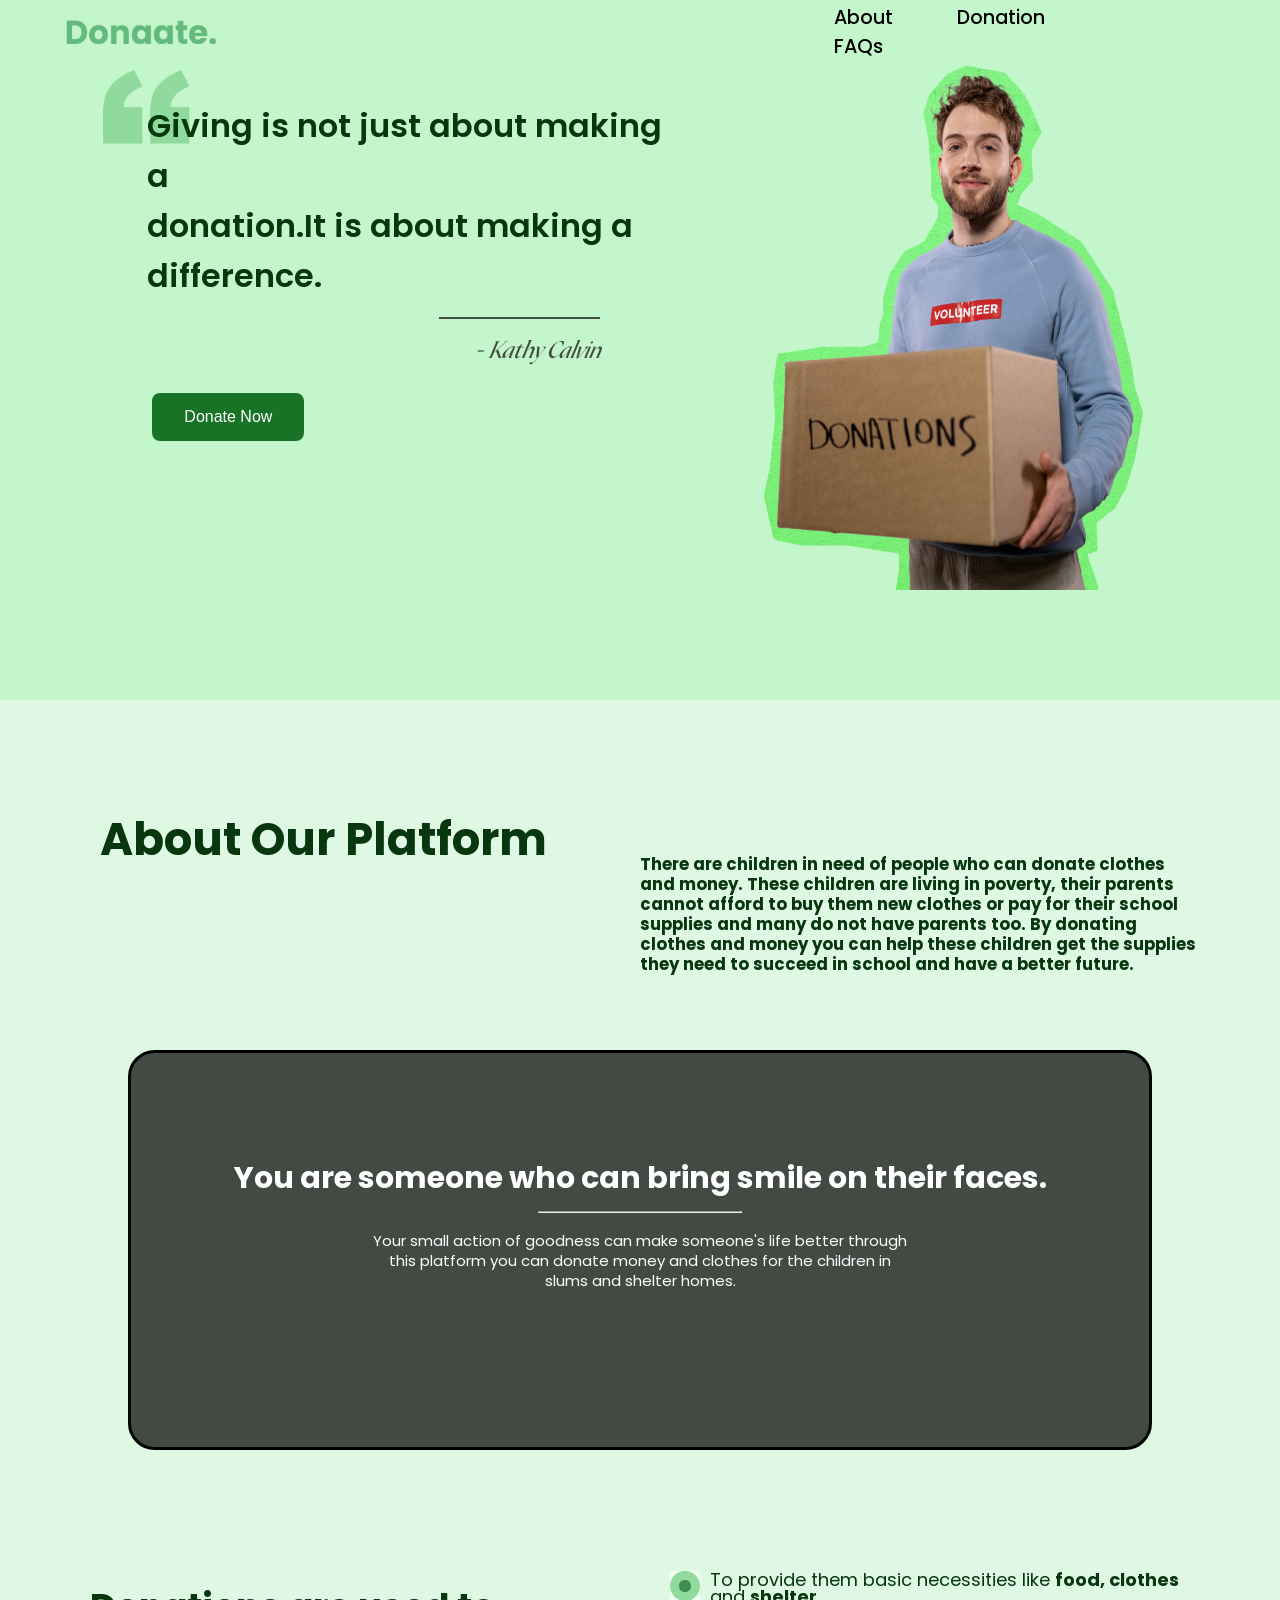
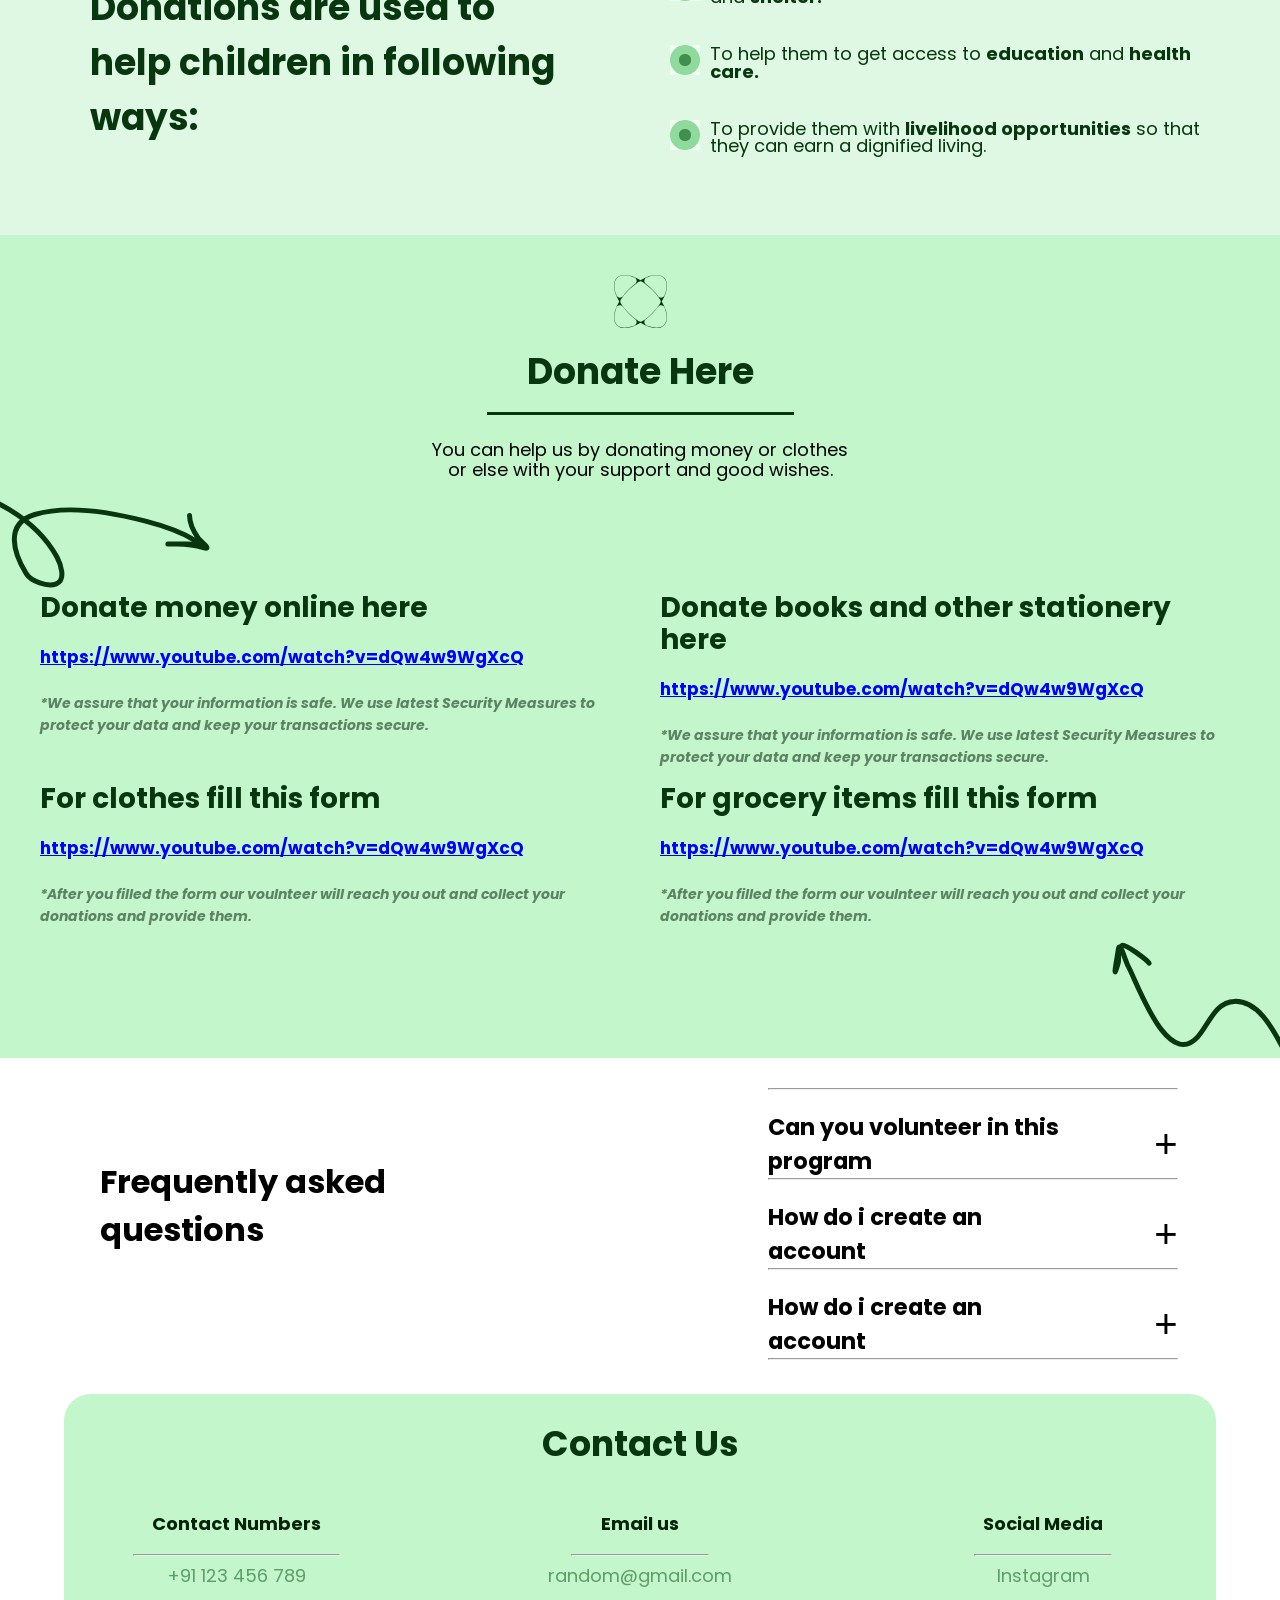
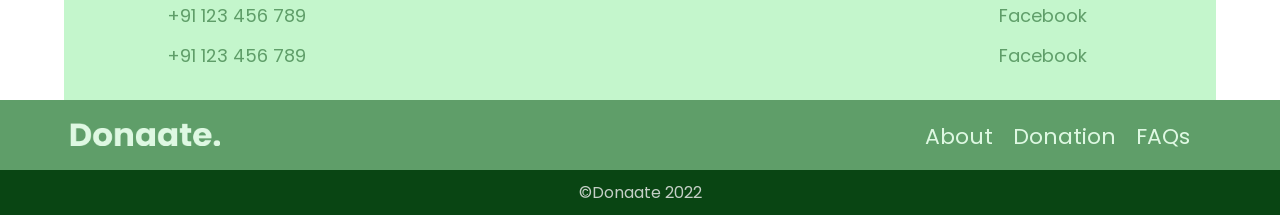
==== commit f189ff19: "Update index.html" ====
--- a/index.html
+++ b/index.html
@@ -9,7 +9,9 @@
     <link rel="icon" type="image/x-icon" href="/Donaate-UI/Favicon.png">
     <link rel="preconnect" href="https://fonts.googleapis.com" />
     <link rel="preconnect" href="https://fonts.gstatic.com" crossorigin />
-    <link href="https://fonts.googleapis.com/css2?family=Kaushan+Script&family=Passion+One:wght@700&family=Poppins:wght@400;600;700&display=swap" rel="stylesheet" />
+    <link
+        href="https://fonts.googleapis.com/css2?family=Kaushan+Script&family=Passion+One:wght@700&family=Poppins:wght@400;600;700&display=swap"
+        rel="stylesheet" />
     <link rel="stylesheet" href="style.css" />
 </head>
 
@@ -65,8 +67,11 @@
                 <div class="aboutcontentcontainer">
                     <div class="contentstyle">
                         <h5>
-                            There are children in need of people who can donate clothes and money. These children are living in poverty, their parents cannot afford to buy them new clothes or pay for their school supplies and many do not have parents too. By donating clothes and
-                            money you can help these children get the supplies they need to succeed in school and have a better future.
+                            There are children in need of people who can donate clothes and money. These children are
+                            living in poverty, their parents cannot afford to buy them new clothes or pay for their
+                            school supplies and many do not have parents too. By donating clothes and
+                            money you can help these children get the supplies they need to succeed in school and have a
+                            better future.
                         </h5>
                     </div>
                 </div>
@@ -78,7 +83,9 @@
                         <h1>You are someone who can bring smile on their faces.</h1>
                     </div><br>
                     <hr style="width:20%;text-align:center;margin-left:40%"><br>
-                    <div class="secondlinestyle">Your small action of goodness can make someone's life better through<br> this platform you can donate money and clothes for the children in<br> slums and shelter homes.
+                    <div class="secondlinestyle">Your small action of goodness can make someone's life better
+                        through<br> this platform you can donate money and clothes for the children in<br> slums and
+                        shelter homes.
                     </div>
 
                 </div>
@@ -119,206 +126,217 @@
                             <strong>livelihood opportunities</strong> so that they can earn a dignified living.
                         </li>
                 </ul>
-                </div>
-            </div>
-
-            <!-- about section ends here -->
-
-            <!--  starts -->
-
-            <div class="donate-container">
-                <div class="text-container">
-                    <div class="img-container">
-                        <img src="Donaate-UI/Elements/Star.svg">
-                    </div>
-                    <h1>Donate Here</h1>
-                    <div class="brief">
-                        <div>You can help us by donating money or clothes</div>
-                        <div>or else with your support and good wishes.</div>
-                    </div>
-                </div>
-                <img class="arrowstyle1" src="Donaate-UI/Elements/Arrow 1.svg">
-                <div class="content">
-                    <div class="left-content">
-                        <h2>Donate money online here</h2>
-                        <a href="https://www.youtube.com/watch?v=dQw4w9WgXcQ">https://www.youtube.com/watch?v=dQw4w9WgXcQ</a>
-                        <div>
-                            <h4>
-                                <i> 
-                *We assure that your information is safe. We use latest Security Measures to protect your data and keep your transactions secure. 
-              </i>
-                            </h4>
-                        </div>
-                    </div>
-                    <div class="left-content">
-                        <h2>Donate books and other stationery here</h2>
-                        <a href="https://www.youtube.com/watch?v=dQw4w9WgXcQ">https://www.youtube.com/watch?v=dQw4w9WgXcQ</a>
-                        <div>
-                            <h4>
-                                <i> 
-    *We assure that your information is safe. We use latest Security Measures to protect your data and keep your transactions secure. 
-  </i>
-                            </h4>
-                        </div>
-                    </div>
-                    <div class="right-content">
-                        <h2>For clothes fill this form </h2>
-                        <a href="https://www.youtube.com/watch?v=dQw4w9WgXcQ">https://www.youtube.com/watch?v=dQw4w9WgXcQ</a>
-                        <div>
-                            <h4>
-                                <i> 
-                *After you filled the form our voulnteer will reach you out and collect your donations and provide them. 
-              </i>
-                            </h4>
-                        </div>
-                    </div>
-                    <div class="right-content">
-                        <h2>For grocery items fill this form</h2>
-                        <a href="https://www.youtube.com/watch?v=dQw4w9WgXcQ">https://www.youtube.com/watch?v=dQw4w9WgXcQ</a>
-                        <div>
-                            <h4>
-                                <i> 
-    *After you filled the form our voulnteer will reach you out and collect your donations and provide them. 
-  </i>
-                            </h4>
-                        </div>
-                    </div>
-                </div>
-                <img class="arrowstyle2" src="Donaate-UI/Elements/Arrow 2.svg">
-            </div>
-            <!-- FAQ starts here -->
-
-            <div class="faq" id="faq">
-                <div class="FAQ">
-                    <h1>Frequently asked questions</h1>
-                </div>
-                <div class="question">
-                    <hr>
-                    <div class="question-2" "=" ">
-            <h2>Can you volunteer in this program</h2>
-            <button id="button " class="btn-1 ">+</button>
-          </div>
-    
-          <div id="paragraph " class="paragraph ">
-            <p>
-              Thankyou for your intrest in volunteering with our organisation. At this time we do not have any volunteering oppurtunities available. please check back at a later date a later date
-            </p>
-          </div>
-          <hr>
-    
-          <div class="question-2 " "="">
-                        <h2>How do i create an account</h2>
-                        <button id="btn-2" class="btn-2">+</button>
-                    </div>
-                    <div id="paragraph-2" class="paragraph">
-                        <p>
-                            Lorem ipsum dolor sit amet consectetur adipisicing elit. Veniam quae recusandae quidem fugit earum eum nam ea ex natus. Quia laboriosam voluptas adipisci ducimus sapiente quos hic sunt expedita cupiditate, animi sed aliquid
-                        </p>
-                    </div>
-                    <hr>
-                    <div class="question-2">
-                        <h2>How do i create an account</h2>
-                        <button id="btn-3" class="btn-2">+</button>
-                    </div>
-
-                    <div id="paragraph-3" class="paragraph">
-                        <p>
-                            Lorem ipsum dolor, sit amet consectetur adipisicing elit. Nobis facere temporibus adipisci iste deserunt ut consequatur odit impedit libero
-                        </p>
-                    </div>
-                    <hr>
-                </div>
-            </div>
-            <!-- FAQ ends here -->
-            <!-- contact starts here  -->
-            <div class="contactcontainer">
-                <div class="greenbox">
-                    <div class="container1">
-                        <b>Contact Us</b>
-                    </div>
-                    <div class="container2">
-                        <div class="subcontainer1">
-                            <b>Contact Numbers</b>
-                            <hr class="hrs">
-                            <ul class="numberstyle">
-                                <li>+91 123 456 789</li>
-                                <li>+91 123 456 789</li>
-                                <li>+91 123 456 789</li>
-                            </ul>
-                        </div>
-                        <div class="subcontainer2">
-                            <b>Email us</b>
-                            <hr class="hrs2">
-                            <div class="emailstyle">random@gmail.com</div>
-                        </div>
-                        <div class="subcontainer3">
-                            <b>Social Media</b>
-                            <hr class="hrs3">
-                            <ul class="socialstyle">
-                                <li>Instagram</li>
-                                <li>Facebook</li>
-                                <li>Facebook</li>
-                            </ul>
-                        </div>
-                    </div>
-                </div>
-            </div>
-        </div>
-
-        <script type="text/javascript">
-            document.getElementById("button").onclick = (event) => {
-                let k = document.getElementById("paragraph");
-                if (window.getComputedStyle(k).display === "none") {
-                    k.style.display = "block";
-                    document.getElementById("button").innerHTML = "-";
-                } else {
-                    k.style.display = "none";
-                    document.getElementById("button").innerHTML = "+";
-                }
+            </div>
+        </div>
+
+        <!-- about section ends here -->
+
+        <!--  starts -->
+
+        <div class="donate-container">
+            <div class="text-container">
+                <div class="img-container">
+                    <img src="Donaate-UI/Elements/Star.svg">
+                </div>
+                <h1>Donate Here</h1>
+                <div class="brief">
+                    <div>You can help us by donating money or clothes</div>
+                    <div>or else with your support and good wishes.</div>
+                </div>
+            </div>
+            <img class="arrowstyle1" src="Donaate-UI/Elements/Arrow 1.svg">
+            <div class="content">
+                <div class="left-content">
+                    <h2>Donate money online here</h2>
+                    <a
+                        href="https://www.youtube.com/watch?v=dQw4w9WgXcQ">https://www.youtube.com/watch?v=dQw4w9WgXcQ</a>
+                    <div>
+                        <h4>
+                            <i>
+                                *We assure that your information is safe. We use latest Security Measures to protect
+                                your data and keep your transactions secure.
+                            </i>
+                        </h4>
+                    </div>
+                </div>
+                <div class="left-content">
+                    <h2>Donate books and other stationery here</h2>
+                    <a
+                        href="https://www.youtube.com/watch?v=dQw4w9WgXcQ">https://www.youtube.com/watch?v=dQw4w9WgXcQ</a>
+                    <div>
+                        <h4>
+                            <i>
+                                *We assure that your information is safe. We use latest Security Measures to protect
+                                your data and keep your transactions secure.
+                            </i>
+                        </h4>
+                    </div>
+                </div>
+                <div class="right-content">
+                    <h2>For clothes fill this form </h2>
+                    <a
+                        href="https://www.youtube.com/watch?v=dQw4w9WgXcQ">https://www.youtube.com/watch?v=dQw4w9WgXcQ</a>
+                    <div>
+                        <h4>
+                            <i>
+                                *After you filled the form our voulnteer will reach you out and collect your donations
+                                and provide them.
+                            </i>
+                        </h4>
+                    </div>
+                </div>
+                <div class="right-content">
+                    <h2>For grocery items fill this form</h2>
+                    <a
+                        href="https://www.youtube.com/watch?v=dQw4w9WgXcQ">https://www.youtube.com/watch?v=dQw4w9WgXcQ</a>
+                    <div>
+                        <h4>
+                            <i>
+                                *After you filled the form our voulnteer will reach you out and collect your donations
+                                and provide them.
+                            </i>
+                        </h4>
+                    </div>
+                </div>
+            </div>
+            <img class="arrowstyle2" src="Donaate-UI/Elements/Arrow 2.svg">
+        </div>
+    </div>
+    <!-- FAQ starts here -->
+
+    <div class="faq" id="faq">
+        <div class="FAQ">
+            <h1>Frequently asked questions</h1>
+        </div>
+        <div class="question">
+            <hr>
+            <div class="question-2" "=" ">
+<h2>Can you volunteer in this program</h2>
+<button id=" button " class=" btn-1 ">+</button>
+</div>
+
+<div id=" paragraph " class=" paragraph ">
+<p>
+  Thankyou for your intrest in volunteering with our organisation. At this time we do not have any volunteering oppurtunities available. please check back at a later date a later date
+</p>
+</div>
+<hr>
+
+<div class=" question-2 " "="">
+                <h2>How do i create an account</h2>
+                <button id="btn-2" class="btn-2">+</button>
+            </div>
+            <div id="paragraph-2" class="paragraph">
+                <p>
+                    Lorem ipsum dolor sit amet consectetur adipisicing elit. Veniam quae recusandae quidem fugit earum
+                    eum nam ea ex natus. Quia laboriosam voluptas adipisci ducimus sapiente quos hic sunt expedita
+                    cupiditate, animi sed aliquid
+                </p>
+            </div>
+            <hr>
+            <div class="question-2">
+                <h2>How do i create an account</h2>
+                <button id="btn-3" class="btn-2">+</button>
+            </div>
+
+            <div id="paragraph-3" class="paragraph">
+                <p>
+                    Lorem ipsum dolor, sit amet consectetur adipisicing elit. Nobis facere temporibus adipisci iste
+                    deserunt ut consequatur odit impedit libero
+                </p>
+            </div>
+            <hr>
+        </div>
+    </div>
+    <!-- FAQ ends here -->
+
+    <!-- contact starts here  -->
+    <div class="contactcontainer">
+        <div class="greenbox">
+            <div class="container1">
+                <b>Contact Us</b>
+            </div>
+            <div class="container2">
+                <div class="subcontainer1">
+                    <b>Contact Numbers</b>
+                    <hr class="hrs">
+                    <ul class="numberstyle">
+                        <li>+91 123 456 789</li>
+                        <li>+91 123 456 789</li>
+                        <li>+91 123 456 789</li>
+                    </ul>
+                </div>
+                <div class="subcontainer2">
+                    <b>Email us</b>
+                    <hr class="hrs2">
+                    <div class="emailstyle">random@gmail.com</div>
+                </div>
+                <div class="subcontainer3">
+                    <b>Social Media</b>
+                    <hr class="hrs3">
+                    <ul class="socialstyle">
+                        <li>Instagram</li>
+                        <li>Facebook</li>
+                        <li>Facebook</li>
+                    </ul>
+                </div>
+            </div>
+        </div>
+    </div>
+    <script type="text/javascript">
+        document.getElementById("button").onclick = (event) => {
+            let k = document.getElementById("paragraph");
+            if (window.getComputedStyle(k).display === "none") {
+                k.style.display = "block";
+                document.getElementById("button").innerHTML = "-";
+            } else {
+                k.style.display = "none";
+                document.getElementById("button").innerHTML = "+";
             }
-
-            document.getElementById("btn-2").onclick = (event) => {
-                let k = document.getElementById("paragraph-2")
-
-                if (window.getComputedStyle(k).display === "none") {
-                    k.style.display = "block";
-                    document.getElementById("btn-2").innerHTML = "-";
-                } else {
-                    k.style.display = "none";
-                    document.getElementById("btn-2").innerHTML = "+";
-                }
+        }
+
+        document.getElementById("btn-2").onclick = (event) => {
+            let k = document.getElementById("paragraph-2")
+
+            if (window.getComputedStyle(k).display === "none") {
+                k.style.display = "block";
+                document.getElementById("btn-2").innerHTML = "-";
+            } else {
+                k.style.display = "none";
+                document.getElementById("btn-2").innerHTML = "+";
             }
-
-            document.getElementById("btn-3").onclick = (event) => {
-                let k = document.getElementById("paragraph-3")
-
-                if (window.getComputedStyle(k).display === "none") {
-                    k.style.display = "block";
-                    document.getElementById("btn-3").innerHTML = "-";
-                } else {
-                    k.style.display = "none";
-                    document.getElementById("btn-3").innerHTML = "+";
-                }
+        }
+
+        document.getElementById("btn-3").onclick = (event) => {
+            let k = document.getElementById("paragraph-3")
+
+            if (window.getComputedStyle(k).display === "none") {
+                k.style.display = "block";
+                document.getElementById("btn-3").innerHTML = "-";
+            } else {
+                k.style.display = "none";
+                document.getElementById("btn-3").innerHTML = "+";
             }
-        </script>
-
-        <footer>
-            <div class="container-fluid1">
-                <div class="logocontainer">
-                    <img src="Donaate-UI\Logo.png" class="imgStyle">
-                </div>
-
-                <div class="footer-buttons">
-                    <a href="#about" class="about">About</a>
-                    <a href="#donate">Donation</a>
-                    <a href="#faq">FAQs</a>
-                </div>
-            </div>
-            <div class="container-fluid2">
-                <p>&copy;Donaate 2022</p>
-            </div>
-        </footer>
+        }
+    </script>
+
+    <footer>
+        <div class="container-fluid1">
+            <div class="logocontainer">
+                <img src="Donaate-UI\Logo.png" class="imgStyle">
+            </div>
+
+            <div class="footer-buttons">
+                <a href="#about" class="about">About</a>
+                <a href="#donate">Donation</a>
+                <a href="#faq">FAQs</a>
+            </div>
+        </div>
+        <div class="container-fluid2">
+            <p>&copy;Donaate 2022</p>
+        </div>
+    </footer>
 
 </body>
 
-</html>+</html>
--- a/style.css
+++ b/style.css
@@ -374,7 +374,7 @@
 .donate-container {
     background: #c4f6cc;
     padding: 40px 20px 0 20px;
-    height: 100vh;
+    height: max-content;
 }
 
 .arrowstyle1 {
@@ -383,8 +383,8 @@
 }
 
 .arrowstyle2 {
-    position: absolute;
-    right: 0;
+    position: relative;
+    left: calc(100% - 148px);
 }
 
 .text-container {
@@ -743,4 +743,4 @@
     border: none;
     cursor: pointer;
     font-size: 40px;
-}+}
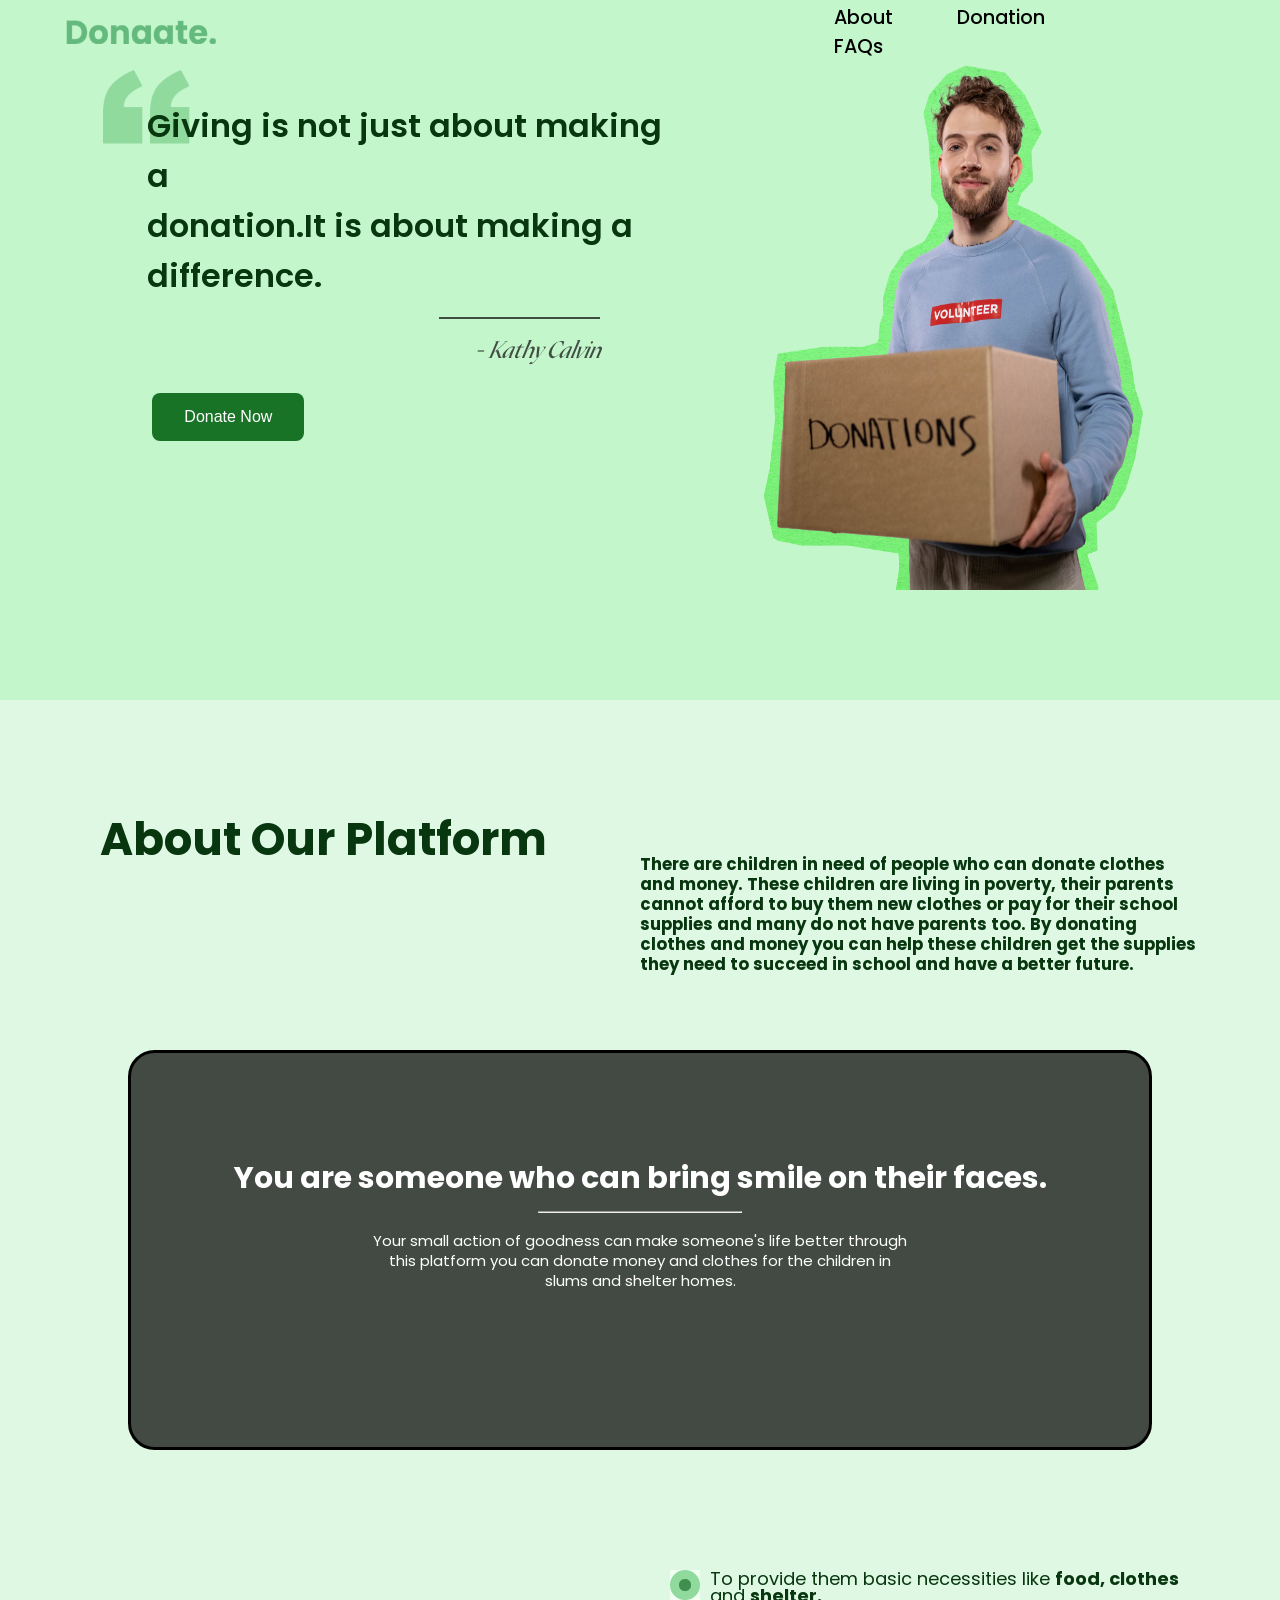
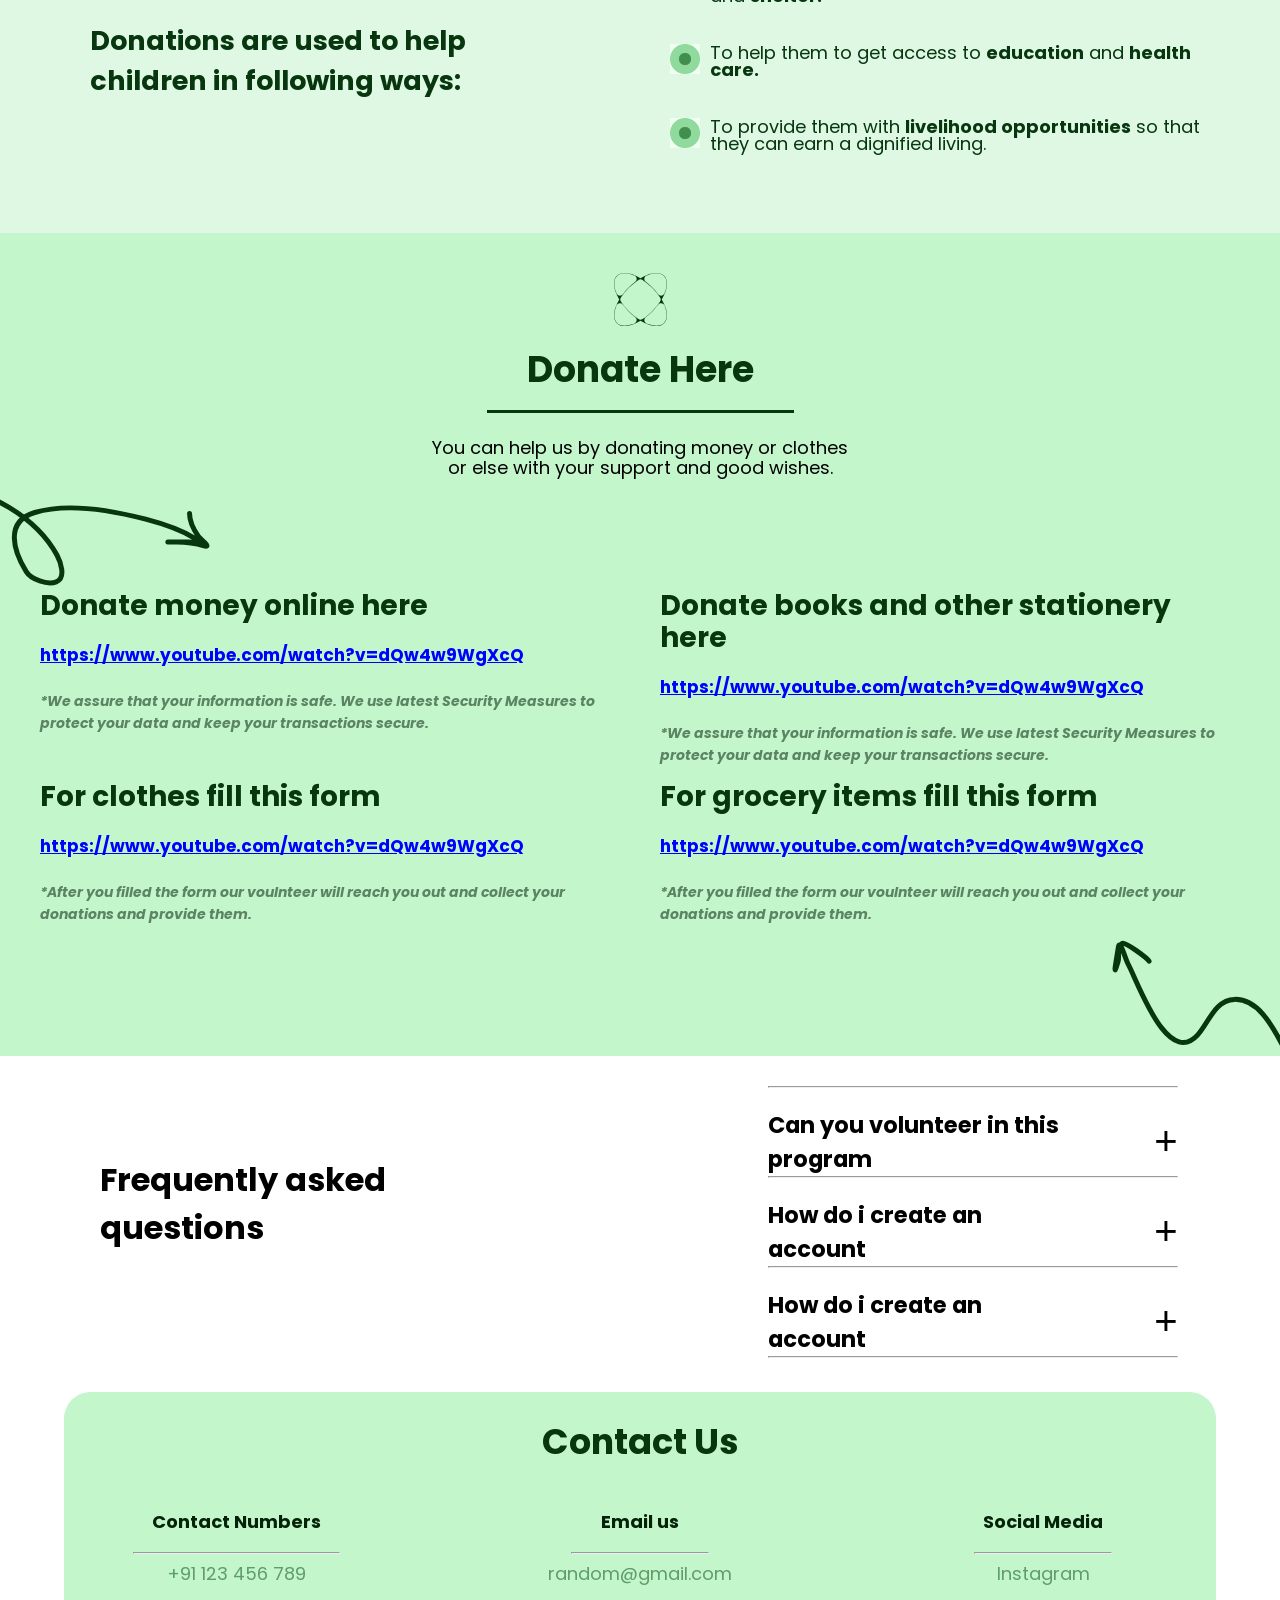
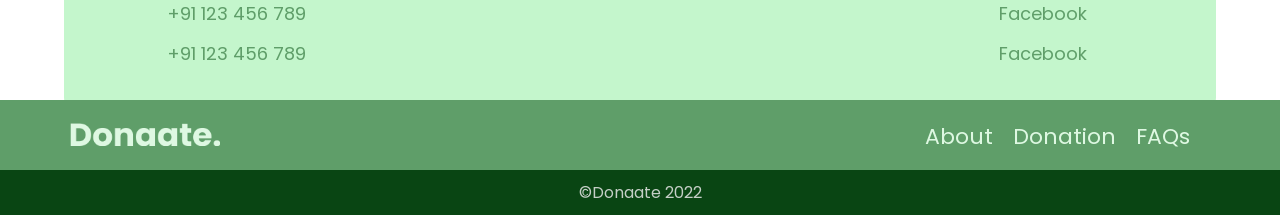
==== commit 3fd77453: "Improved code" ====
--- a/index.html
+++ b/index.html
@@ -19,7 +19,7 @@
     <div class="mainContainer">
         <div class="navContainer">
             <div class="logoContainer">
-                <img src="Donaate-UI/Slider 3.png" class="imgStyle" />
+                <img src="Donaate-UI/Slider 3.png" class="imgStyle">
             </div>
             <div class="menuContainer">
                 <ul>
@@ -33,16 +33,19 @@
             <div class="quoteContainer">
                 <div class="tagLineContainer">
                     <h1 class="tagLineContainer--invcomma">
-                        <img src="./Donaate-UI/Vector.png" />
-                        <img src="./Donaate-UI/Vector.png" />
+                        <img src="./Donaate-UI/Vector.png">
+                        <img src="./Donaate-UI/Vector.png">
                     </h1>
                     <p class="tagLineContainer--desc">
-                        Giving is not just about making a<br /> donation.It is about making a difference.
+                        Giving is not just about making a<br>
+                        donation.It is about making a difference.
                     </p>
                 </div>
                 <div class="btnAndNameMain">
                     <div class="btn-container">
-                        <button class="button" onclick="window.location.href = '#donate';">Donate Now</button>
+                        <button class="button" onclick="window.location.href = '#donate';">
+                            Donate Now
+                        </button>
                     </div>
                     <div class="poetName">
                         <p><i>- Kathy Calvin</i></p>
@@ -56,8 +59,8 @@
     </div>
 
     <!-- about section starts -->
-    <div class="secondmaincontainer">
-        <section id="about">
+    <section id="about">
+        <div class="secondmaincontainer">
             <div id="about" class="fullaboutcontainer">
                 <div class="aboutheadcontainer">
                     <div class="headstyle">
@@ -67,11 +70,12 @@
                 <div class="aboutcontentcontainer">
                     <div class="contentstyle">
                         <h5>
-                            There are children in need of people who can donate clothes and money. These children are
-                            living in poverty, their parents cannot afford to buy them new clothes or pay for their
-                            school supplies and many do not have parents too. By donating clothes and
-                            money you can help these children get the supplies they need to succeed in school and have a
-                            better future.
+                            There are children in need of people who can donate clothes and
+                            money. These children are living in poverty, their parents
+                            cannot afford to buy them new clothes or pay for their school
+                            supplies and many do not have parents too. By donating clothes
+                            and money you can help these children get the supplies they need
+                            to succeed in school and have a better future.
                         </h5>
                     </div>
                 </div>
@@ -81,148 +85,149 @@
                 <div class="imagebox">
                     <div class="firstlinestyle">
                         <h1>You are someone who can bring smile on their faces.</h1>
-                    </div><br>
-                    <hr style="width:20%;text-align:center;margin-left:40%"><br>
-                    <div class="secondlinestyle">Your small action of goodness can make someone's life better
-                        through<br> this platform you can donate money and clothes for the children in<br> slums and
-                        shelter homes.
-                    </div>
-
-                </div>
-
-            </div>
-        </section>
-
-        <div class="aboutlastcontainer" id="donate">
-            <div class="firstinnercontainer">
-                <div class="innerstyle">
-                    <h1>Donations are used to help children in following ways:</h1>
-                </div>
-            </div>
-            <div class="secondinnercontainer">
-                <ul class="sidestyle">
-                    <div class="circle">
-                        <img class="ellipse" src="Donaate-UI/Ellipse 1.png" alt="">
-                        <li style="line-height:95%" color: #07360F>
-                            To provide them basic necessities like
-                            <strong>food, clothes</strong> and
-                            <strong>shelter.</strong>
-                        </li>
-                    </div>
-
-                    <div class="circle">
-                        <img class="ellipse" src="Donaate-UI/Ellipse 1.png" alt="">
-                        <li style="line-height:95%" color:#07360F>
-                            To help them to get access to
-                            <strong>education</strong> and
-                            <strong>health care.</strong>
-                        </li>
-                    </div>
-
-                    <div class="circle">
-                        <img class="ellipse" src="Donaate-UI/Ellipse 1.png" alt="">
-                        <li style="line-height:95%" color: #07360F>
-                            To provide them with
-                            <strong>livelihood opportunities</strong> so that they can earn a dignified living.
-                        </li>
-                </ul>
-            </div>
-        </div>
-
-        <!-- about section ends here -->
-
-        <!--  starts -->
-
-        <div class="donate-container">
-            <div class="text-container">
-                <div class="img-container">
-                    <img src="Donaate-UI/Elements/Star.svg">
-                </div>
-                <h1>Donate Here</h1>
-                <div class="brief">
-                    <div>You can help us by donating money or clothes</div>
-                    <div>or else with your support and good wishes.</div>
-                </div>
-            </div>
-            <img class="arrowstyle1" src="Donaate-UI/Elements/Arrow 1.svg">
-            <div class="content">
-                <div class="left-content">
-                    <h2>Donate money online here</h2>
-                    <a
-                        href="https://www.youtube.com/watch?v=dQw4w9WgXcQ">https://www.youtube.com/watch?v=dQw4w9WgXcQ</a>
-                    <div>
-                        <h4>
-                            <i>
-                                *We assure that your information is safe. We use latest Security Measures to protect
-                                your data and keep your transactions secure.
-                            </i>
-                        </h4>
-                    </div>
-                </div>
-                <div class="left-content">
-                    <h2>Donate books and other stationery here</h2>
-                    <a
-                        href="https://www.youtube.com/watch?v=dQw4w9WgXcQ">https://www.youtube.com/watch?v=dQw4w9WgXcQ</a>
-                    <div>
-                        <h4>
-                            <i>
-                                *We assure that your information is safe. We use latest Security Measures to protect
-                                your data and keep your transactions secure.
-                            </i>
-                        </h4>
-                    </div>
-                </div>
-                <div class="right-content">
-                    <h2>For clothes fill this form </h2>
-                    <a
-                        href="https://www.youtube.com/watch?v=dQw4w9WgXcQ">https://www.youtube.com/watch?v=dQw4w9WgXcQ</a>
-                    <div>
-                        <h4>
-                            <i>
-                                *After you filled the form our voulnteer will reach you out and collect your donations
-                                and provide them.
-                            </i>
-                        </h4>
-                    </div>
-                </div>
-                <div class="right-content">
-                    <h2>For grocery items fill this form</h2>
-                    <a
-                        href="https://www.youtube.com/watch?v=dQw4w9WgXcQ">https://www.youtube.com/watch?v=dQw4w9WgXcQ</a>
-                    <div>
-                        <h4>
-                            <i>
-                                *After you filled the form our voulnteer will reach you out and collect your donations
-                                and provide them.
-                            </i>
-                        </h4>
-                    </div>
-                </div>
-            </div>
-            <img class="arrowstyle2" src="Donaate-UI/Elements/Arrow 2.svg">
-        </div>
+                    </div>
+                    <br>
+                    <hr style="width: 20%; text-align: center; margin-left: 40%" />
+                    <br>
+                    <div class="secondlinestyle">
+                        Your small action of goodness can make someone's life better
+                        through<br>
+                        this platform you can donate money and clothes for the children
+                        in<br>
+                        slums and shelter homes.
+                    </div>
+                </div>
+            </div>
+
+            <div class="aboutlastcontainer">
+                <div class="firstinnercontainer">
+                    <div class="innerstyle">
+                        <h1>Donations are used to help children in following ways:</h1>
+                    </div>
+                </div>
+                <div class="secondinnercontainer">
+                    <ul class="sidestyle">
+                        <div class="circle">
+                            <img class="ellipse" src="Donaate-UI/Ellipse 1.png" alt="/" />
+                            <li style="line-height: 95%; color: #07360f">
+                                To provide them basic necessities like
+                                <strong>food, clothes</strong> and
+                                <strong>shelter.</strong>
+                            </li>
+                        </div>
+
+                        <div class="circle">
+                            <img class="ellipse" src="Donaate-UI/Ellipse 1.png" alt="/" />
+                            <li style="line-height: 95%; color: #07360f">
+                                To help them to get access to
+                                <strong>education</strong> and
+                                <strong>health care.</strong>
+                            </li>
+                        </div>
+
+                        <div class="circle">
+                            <img class="ellipse" src="Donaate-UI/Ellipse 1.png" alt="/" />
+                            <li style="line-height: 95%; color: #07360f">
+                                To provide them with
+                                <strong>livelihood opportunities</strong> so that they can
+                                earn a dignified living.
+                            </li>
+                        </div>
+                    </ul>
+                </div>
+            </div>
+        </div>
+    </section>
+
+    <!-- about section ends here -->
+
+    <!--  starts -->
+
+    <div class="donate-container" id="donate">
+        <div class="text-container">
+            <div class="img-container">
+                <img src="Donaate-UI/Elements/Star.svg" />
+            </div>
+            <h1>Donate Here</h1>
+            <div class="brief">
+                <div>You can help us by donating money or clothes</div>
+                <div>or else with your support and good wishes.</div>
+            </div>
+        </div>
+        <img class="arrowstyle1" src="Donaate-UI/Elements/Arrow 1.svg" />
+        <div class="content">
+            <div class="left-content">
+                <h2>Donate money online here</h2>
+                <a href="https://www.youtube.com/watch?v=dQw4w9WgXcQ">https://www.youtube.com/watch?v=dQw4w9WgXcQ</a>
+                <div>
+                    <h4>
+                        <i>
+                            *We assure that your information is safe. We use latest Security
+                            Measures to protect your data and keep your transactions secure.
+                        </i>
+                    </h4>
+                </div>
+            </div>
+            <div class="left-content">
+                <h2>Donate books and other stationery here</h2>
+                <a href="https://www.youtube.com/watch?v=dQw4w9WgXcQ">https://www.youtube.com/watch?v=dQw4w9WgXcQ</a>
+                <div>
+                    <h4>
+                        <i>
+                            *We assure that your information is safe. We use latest Security
+                            Measures to protect your data and keep your transactions secure.
+                        </i>
+                    </h4>
+                </div>
+            </div>
+            <div class="right-content">
+                <h2>For clothes fill this form</h2>
+                <a href="https://www.youtube.com/watch?v=dQw4w9WgXcQ">https://www.youtube.com/watch?v=dQw4w9WgXcQ</a>
+                <div>
+                    <h4>
+                        <i>
+                            *After you filled the form our voulnteer will reach you out and
+                            collect your donations and provide them.
+                        </i>
+                    </h4>
+                </div>
+            </div>
+            <div class="right-content">
+                <h2>For grocery items fill this form</h2>
+                <a href="https://www.youtube.com/watch?v=dQw4w9WgXcQ">https://www.youtube.com/watch?v=dQw4w9WgXcQ</a>
+                <div>
+                    <h4>
+                        <i>
+                            *After you filled the form our voulnteer will reach you out and
+                            collect your donations and provide them.
+                        </i>
+                    </h4>
+                </div>
+            </div>
+        </div>
+        <img class="arrowstyle2" src="Donaate-UI/Elements/Arrow 2.svg">
     </div>
     <!-- FAQ starts here -->
-
     <div class="faq" id="faq">
         <div class="FAQ">
             <h1>Frequently asked questions</h1>
         </div>
         <div class="question">
             <hr>
-            <div class="question-2" "=" ">
-<h2>Can you volunteer in this program</h2>
-<button id=" button " class=" btn-1 ">+</button>
-</div>
-
-<div id=" paragraph " class=" paragraph ">
-<p>
-  Thankyou for your intrest in volunteering with our organisation. At this time we do not have any volunteering oppurtunities available. please check back at a later date a later date
-</p>
-</div>
-<hr>
-
-<div class=" question-2 " "="">
+            <div class="question-2">
+                <h2>Can you volunteer in this program</h2>
+                <button id="button" class="btn-1">+</button>
+            </div>
+
+            <div id="paragraph" class="paragraph">
+                <p>
+                    Thankyou for your intrest in volunteering with our organisation. At this time we do not have any
+                    volunteering oppurtunities available. please check back at a later date a later date
+                </p>
+            </div>
+            <hr>
+
+            <div class=" question-2 ">
                 <h2>How do i create an account</h2>
                 <button id="btn-2" class="btn-2">+</button>
             </div>
@@ -248,7 +253,6 @@
             <hr>
         </div>
     </div>
-    <!-- FAQ ends here -->
 
     <!-- contact starts here  -->
     <div class="contactcontainer">
@@ -268,12 +272,12 @@
                 </div>
                 <div class="subcontainer2">
                     <b>Email us</b>
-                    <hr class="hrs2">
+                    <hr class="hrs2" />
                     <div class="emailstyle">random@gmail.com</div>
                 </div>
                 <div class="subcontainer3">
                     <b>Social Media</b>
-                    <hr class="hrs3">
+                    <hr class="hrs3" />
                     <ul class="socialstyle">
                         <li>Instagram</li>
                         <li>Facebook</li>
@@ -283,7 +287,29 @@
             </div>
         </div>
     </div>
+
+    <footer>
+        <div class="container-fluid1">
+            <div class="logocontainer">
+                <img src="Donaate-UI\Logo.png" class="imgStyle" />
+            </div>
+            <div class="footer-buttons">
+                <a href="#about" class="about">About</a>
+                <a href="#donate">Donation</a>
+                <a href="#faq">FAQs</a>
+            </div>
+        </div>
+        <div class="container-fluid2">
+            <p>&copy;Donaate 2022</p>
+        </div>
+    </footer>
+
+    <!-- code for scroll to top feature button  -->
+
+    <a href="#" id="btn-back-to-top" style="display: none"><span></span></a>
+
     <script type="text/javascript">
+
         document.getElementById("button").onclick = (event) => {
             let k = document.getElementById("paragraph");
             if (window.getComputedStyle(k).display === "none") {
@@ -293,10 +319,10 @@
                 k.style.display = "none";
                 document.getElementById("button").innerHTML = "+";
             }
-        }
+        };
 
         document.getElementById("btn-2").onclick = (event) => {
-            let k = document.getElementById("paragraph-2")
+            let k = document.getElementById("paragraph-2");
 
             if (window.getComputedStyle(k).display === "none") {
                 k.style.display = "block";
@@ -305,10 +331,10 @@
                 k.style.display = "none";
                 document.getElementById("btn-2").innerHTML = "+";
             }
-        }
+        };
 
         document.getElementById("btn-3").onclick = (event) => {
-            let k = document.getElementById("paragraph-3")
+            let k = document.getElementById("paragraph-3");
 
             if (window.getComputedStyle(k).display === "none") {
                 k.style.display = "block";
@@ -317,26 +343,35 @@
                 k.style.display = "none";
                 document.getElementById("btn-3").innerHTML = "+";
             }
+        };
+
+        //Get the button
+        let mybutton = document.getElementById("btn-back-to-top");
+
+        // When the user scrolls down 20px from the top of the document, show the button
+        window.onscroll = function () {
+            scrollFunction();
+        };
+
+        function scrollFunction() {
+            if (
+                document.body.scrollTop > 0 ||
+                document.documentElement.scrollTop > 0
+            ) {
+                mybutton.style.display = "block";
+            } else {
+                mybutton.style.display = "none";
+            }
+        }
+        // When the user clicks on the button, scroll to the top of the document
+        mybutton.addEventListener("click", backToTop);
+
+        function backToTop() {
+            document.body.scrollTop = 0;
+            document.documentElement.scrollTop = 0;
         }
     </script>
 
-    <footer>
-        <div class="container-fluid1">
-            <div class="logocontainer">
-                <img src="Donaate-UI\Logo.png" class="imgStyle">
-            </div>
-
-            <div class="footer-buttons">
-                <a href="#about" class="about">About</a>
-                <a href="#donate">Donation</a>
-                <a href="#faq">FAQs</a>
-            </div>
-        </div>
-        <div class="container-fluid2">
-            <p>&copy;Donaate 2022</p>
-        </div>
-    </footer>
-
 </body>
 
 </html>
--- a/style.css
+++ b/style.css
@@ -7,7 +7,7 @@
 * {
     padding: 0;
     margin: 0;
-    /* text-decoration: none; */
+    scroll-behavior: smooth;
     list-style: none;
     box-sizing: border-box;
 }
@@ -744,3 +744,39 @@
     cursor: pointer;
     font-size: 40px;
 }
+
+/* scroll to top feature css   */
+#btn-back-to-top {
+  position: fixed;
+  right: 10px;
+  bottom: 10px;
+  cursor: pointer;
+  width: 50px;
+  height: 50px;
+  background-color: rgba(85, 84, 84, 0.801);
+  text-indent: -9999px;
+  display: none;
+  -webkit-border-radius: 60px;
+  -moz-border-radius: 60px;
+  border-radius: 60px;
+}
+#btn-back-to-top span {
+  position: absolute;
+  top: 50%;
+  left: 50%;
+  margin-left: -8px;
+  margin-top: -12px;
+  height: 0;
+  width: 0;
+  border: 8px solid transparent;
+  border-bottom-color: #ffffff;
+}
+#btn-back-to-top:hover {
+  background-color: rgb(34, 246, 101);
+  border: rgb(18, 16, 14);
+  opacity: 1;
+  filter: "alpha(opacity=100)";
+  -ms-filter: "alpha(opacity=100)";
+}
+
+
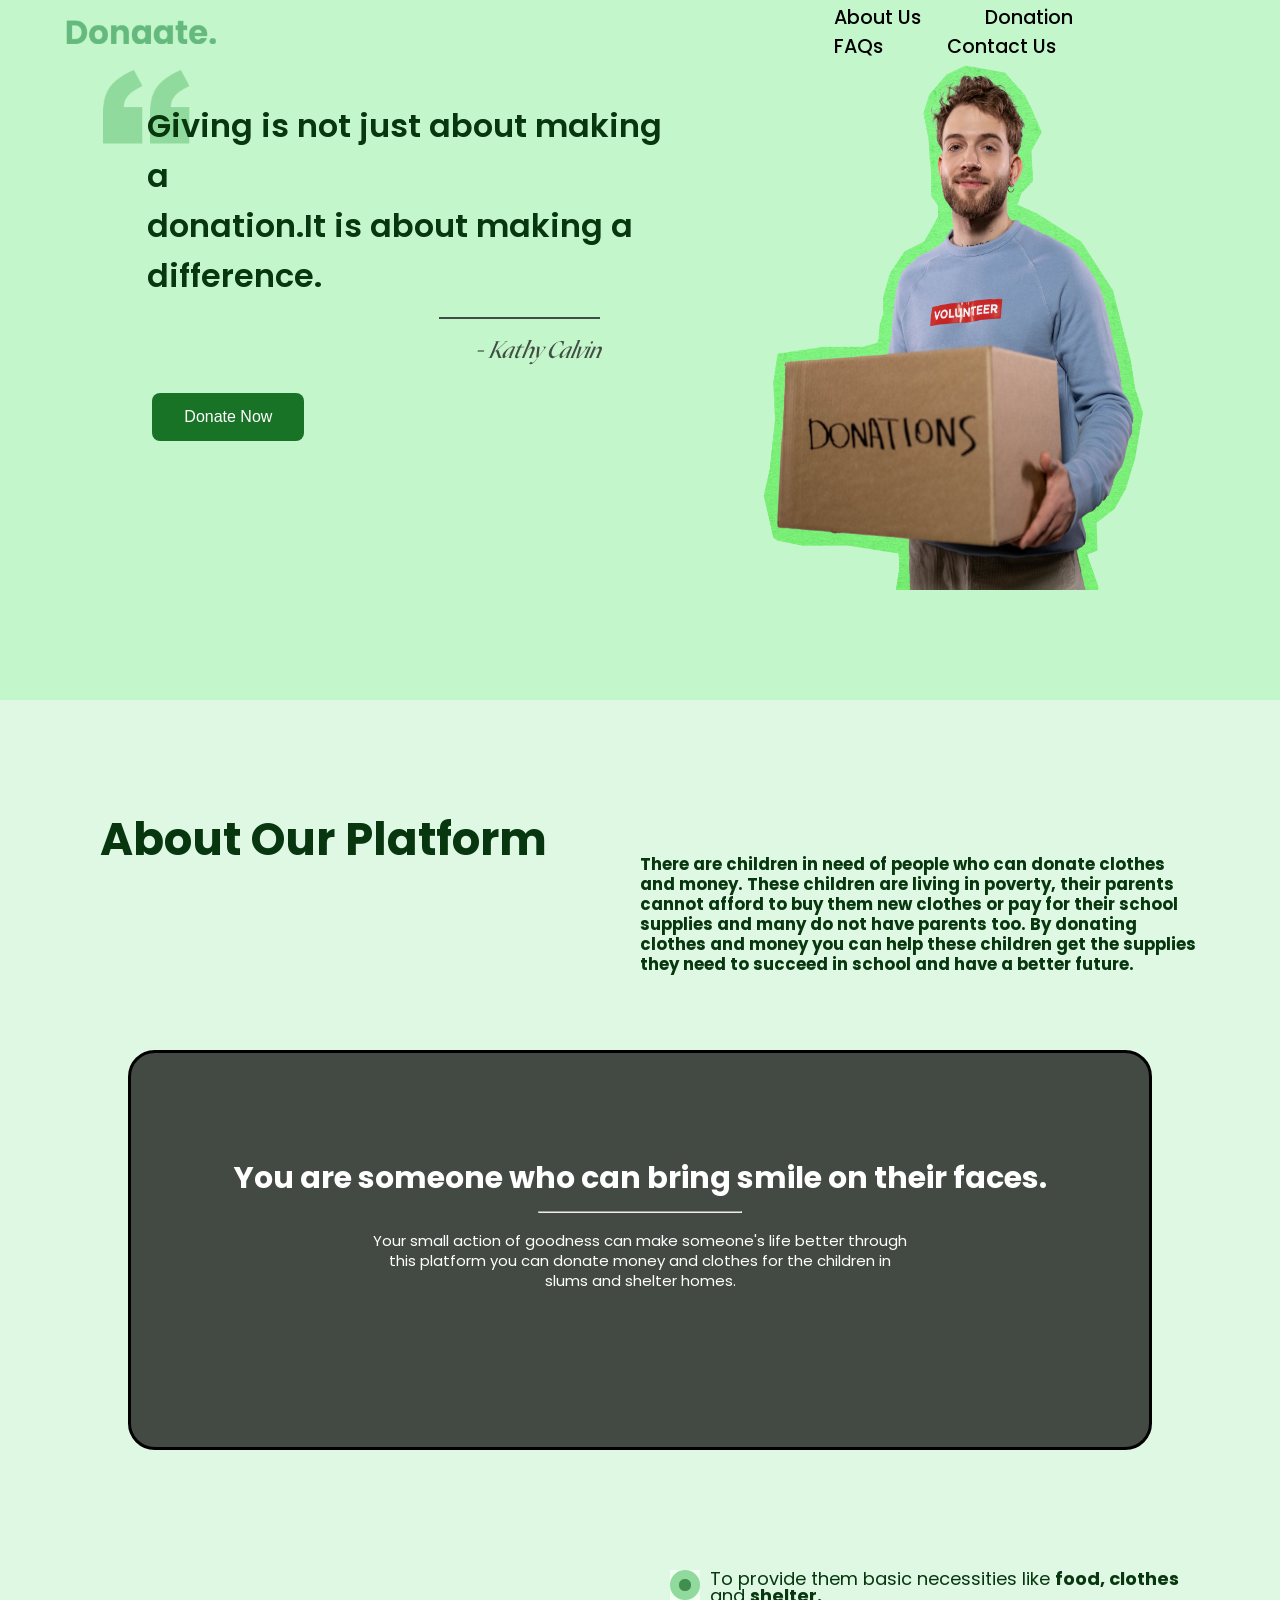
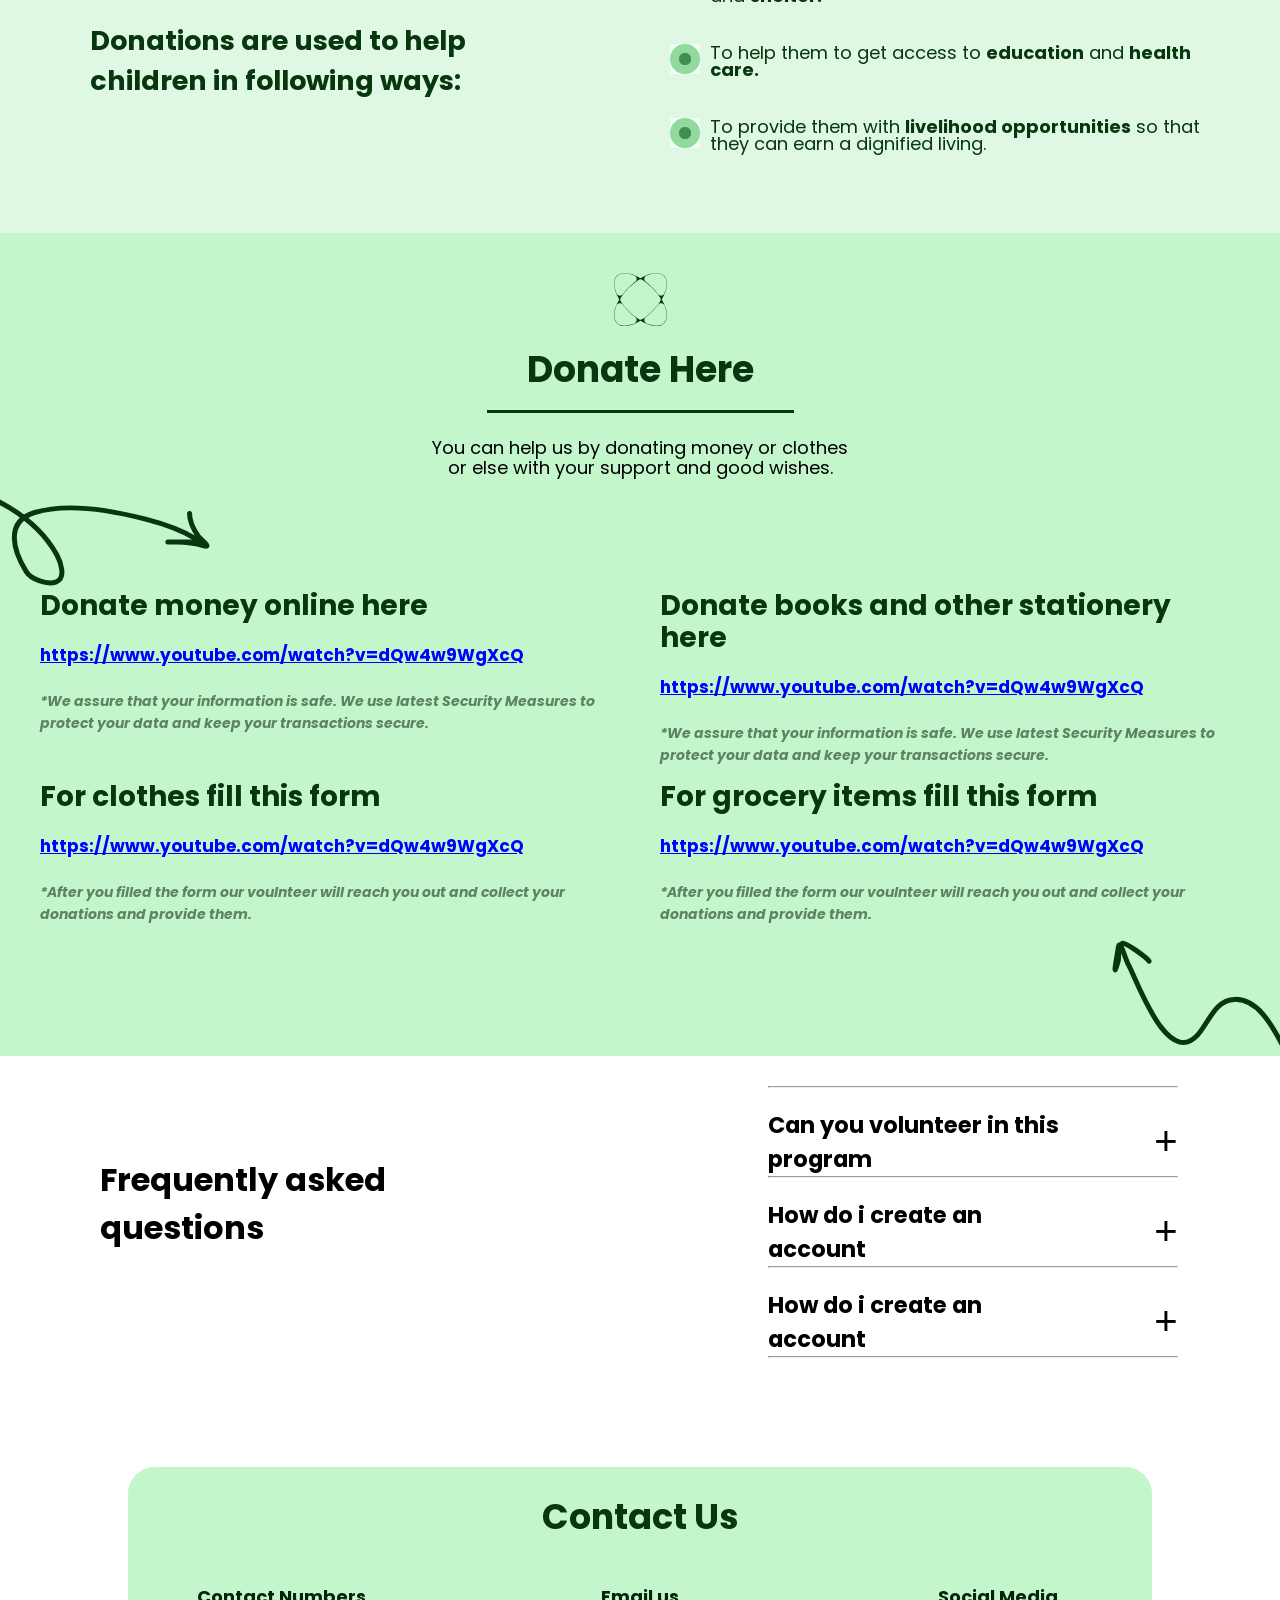
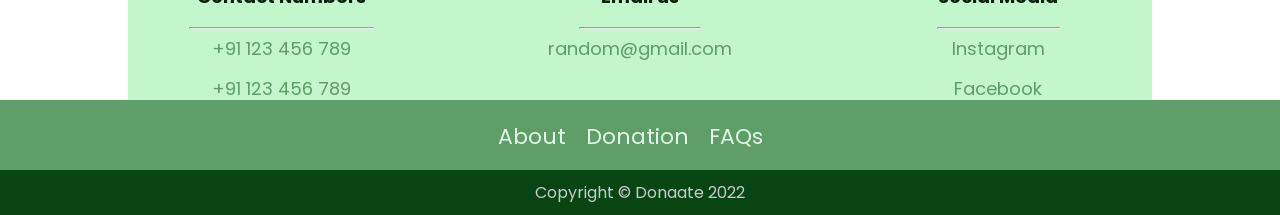
==== commit e87db7ef: "Make changes to footer and some UI of home page" ====
--- a/index.html
+++ b/index.html
@@ -2,7 +2,13 @@
 <html lang="en">
 
 <head>
-    <meta charset="UTF-8" />
+    <meta name="title" content="Donaate">
+    <meta name="description"
+        content="You can help us by donating money or clothes or else with your support and good wishes.">
+    <meta name="keywords" content="donaate,donate">
+    <meta name="robots" content="index, follow">
+    <meta http-equiv="Content-Type" content="text/html; charset=utf-8">
+    <meta name="language" content="English">
     <meta http-equiv="X-UA-Compatible" content="IE=edge" />
     <meta name="viewport" content="width=device-width, initial-scale=1.0" />
     <title>Donaate</title>
@@ -23,9 +29,10 @@
             </div>
             <div class="menuContainer">
                 <ul>
-                    <li><a href="#about">About</a></li>
+                    <li><a href="#about">About Us</a></li>
                     <li><a href="#donate">Donation</a></li>
                     <li><a href="#faq">FAQs</a></li>
+                    <li><a href="#contact">Contact Us</a></li>
                 </ul>
             </div>
         </div>
@@ -257,7 +264,7 @@
     <!-- contact starts here  -->
     <div class="contactcontainer">
         <div class="greenbox">
-            <div class="container1">
+            <div class="container1" id="contact">
                 <b>Contact Us</b>
             </div>
             <div class="container2">
@@ -290,9 +297,7 @@
 
     <footer>
         <div class="container-fluid1">
-            <div class="logocontainer">
-                <img src="Donaate-UI\Logo.png" class="imgStyle" />
-            </div>
+
             <div class="footer-buttons">
                 <a href="#about" class="about">About</a>
                 <a href="#donate">Donation</a>
@@ -300,7 +305,7 @@
             </div>
         </div>
         <div class="container-fluid2">
-            <p>&copy;Donaate 2022</p>
+            <p>Copyright &copy; Donaate 2022</p>
         </div>
     </footer>
 
@@ -374,4 +379,4 @@
 
 </body>
 
-</html>
+</html>
--- a/style.css
+++ b/style.css
@@ -503,9 +503,9 @@
 
 .container-fluid1 {
     display: flex;
-    justify-content: space-between;
-    align-items: center;
-    padding: 20px 70px;
+    justify-content: center;
+    align-items: center;
+   padding: 20px;
     position: absolute;
     width: 100%;
     left: 0px;
@@ -515,9 +515,15 @@
 
 .footer-buttons {
     display: flex;
+    
     flex-direction: row;
     justify-content: center;
-    align-items: center;
+    
+}
+.footer-buttons :hover{
+    padding: auto;
+    border-radius: 5px;
+    color: #C4F6CC;
 }
 
 .footer-buttons a {
@@ -560,8 +566,9 @@
 }
 
 .greenbox {
-    width: 90%;
+    width: 80%;
     height: auto;
+    margin-top: 150px;
     background-color: #C4F6CC;
     border-radius: 20pt;
 }
@@ -580,7 +587,7 @@
     justify-content: center;
     align-items: top;
     display: flex;
-    ;
+    
 }
 
 .container2 {
